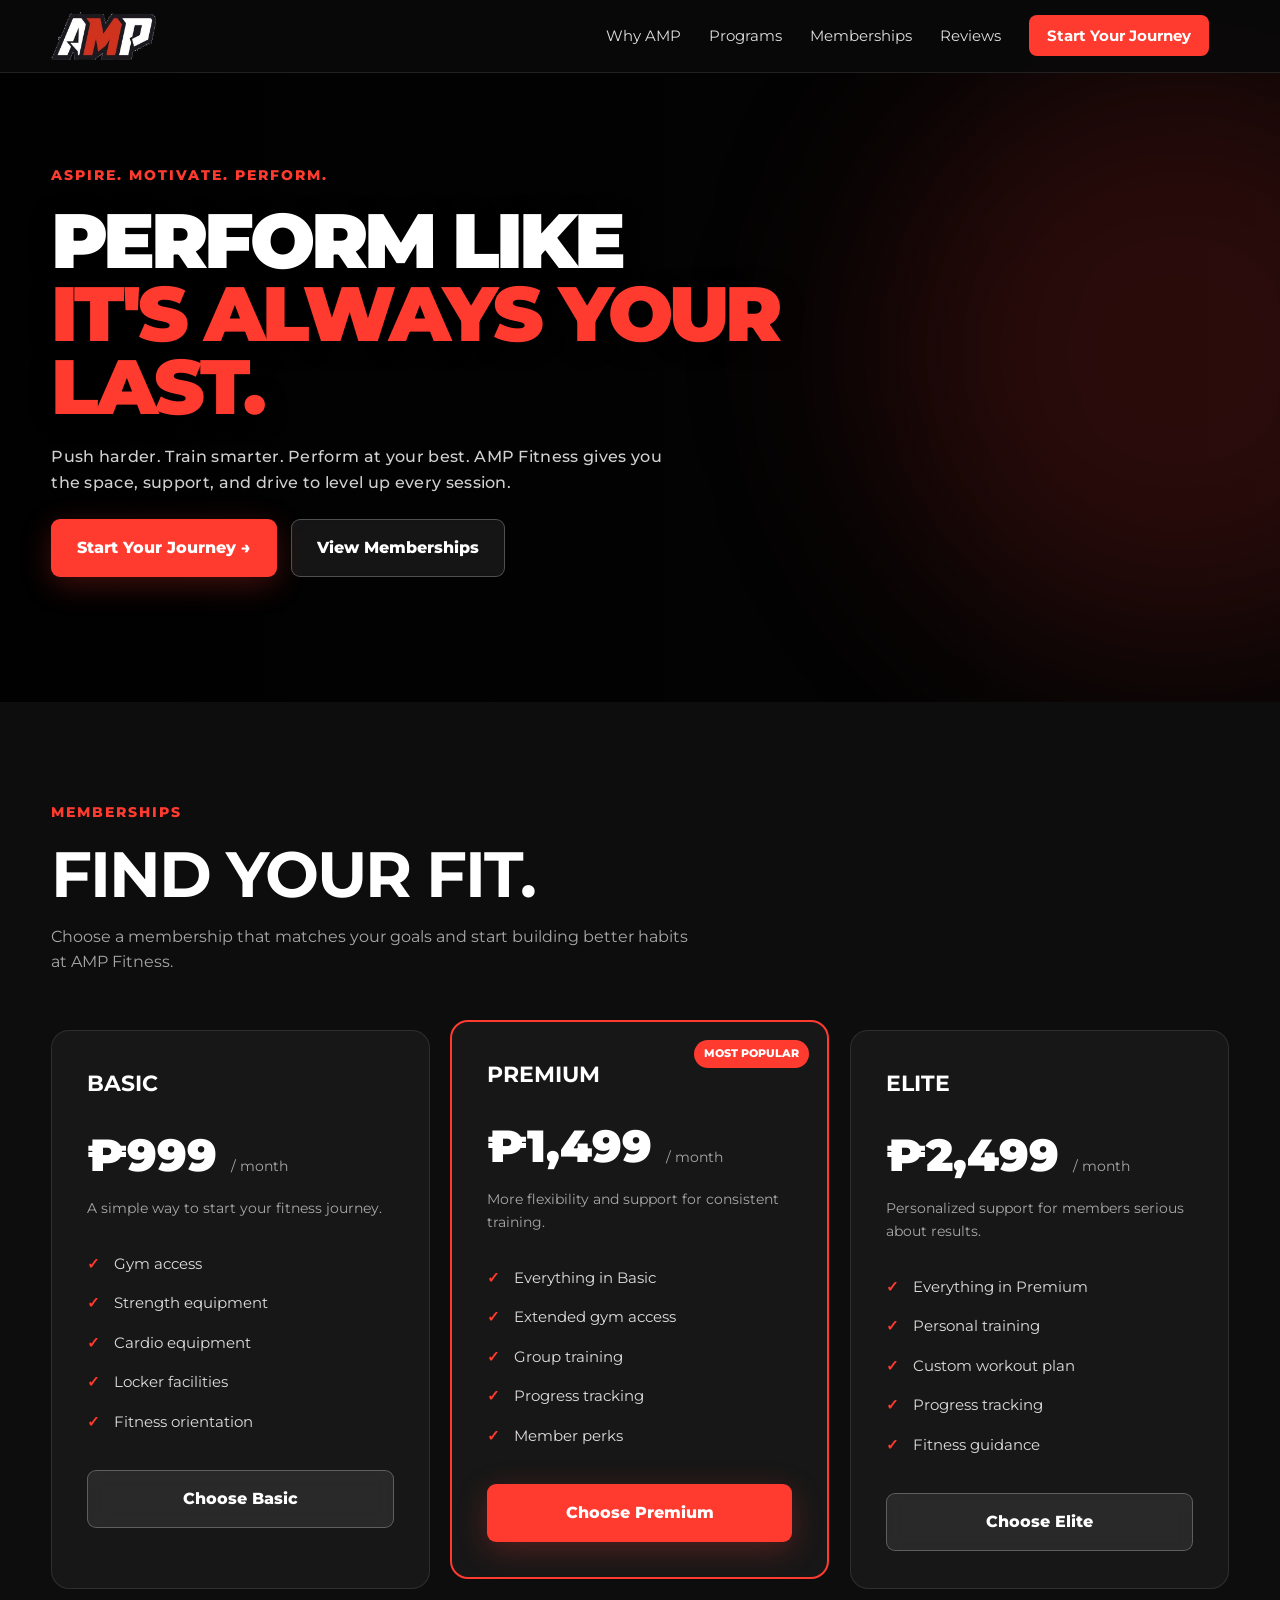
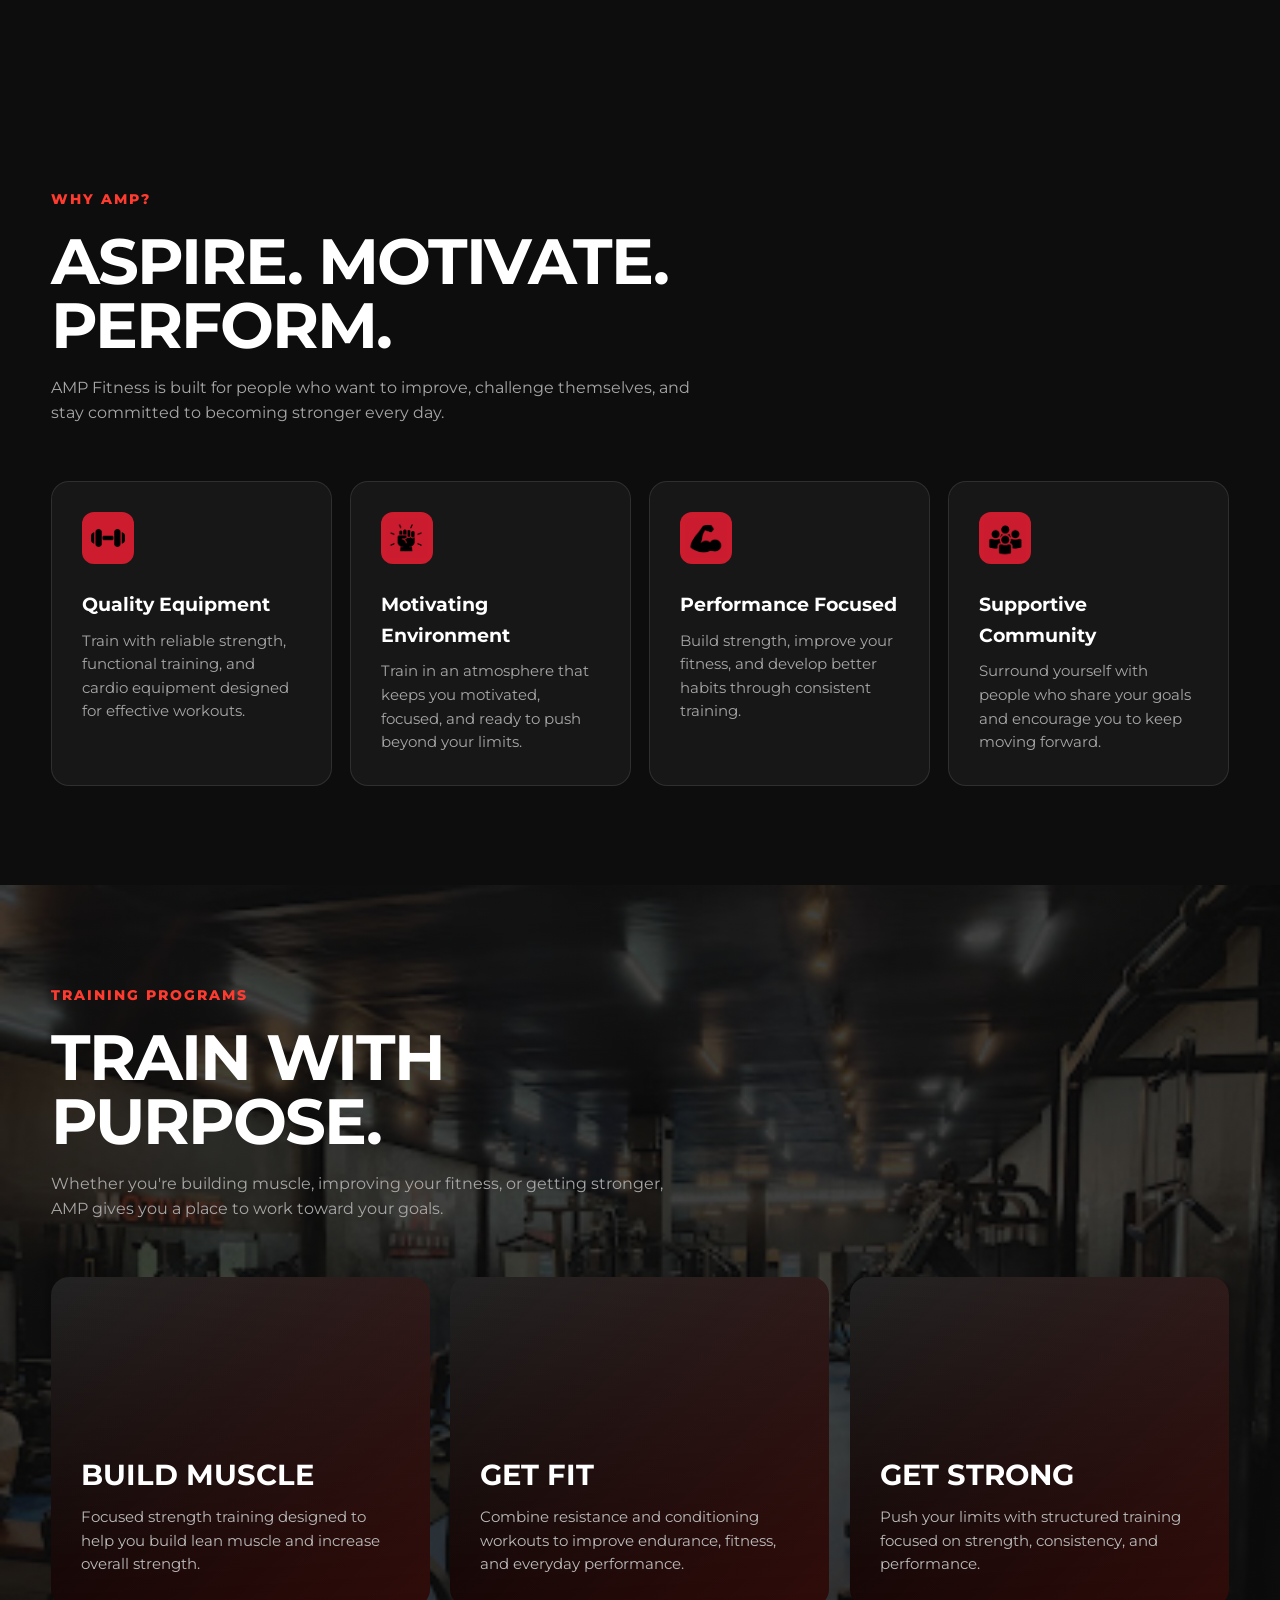
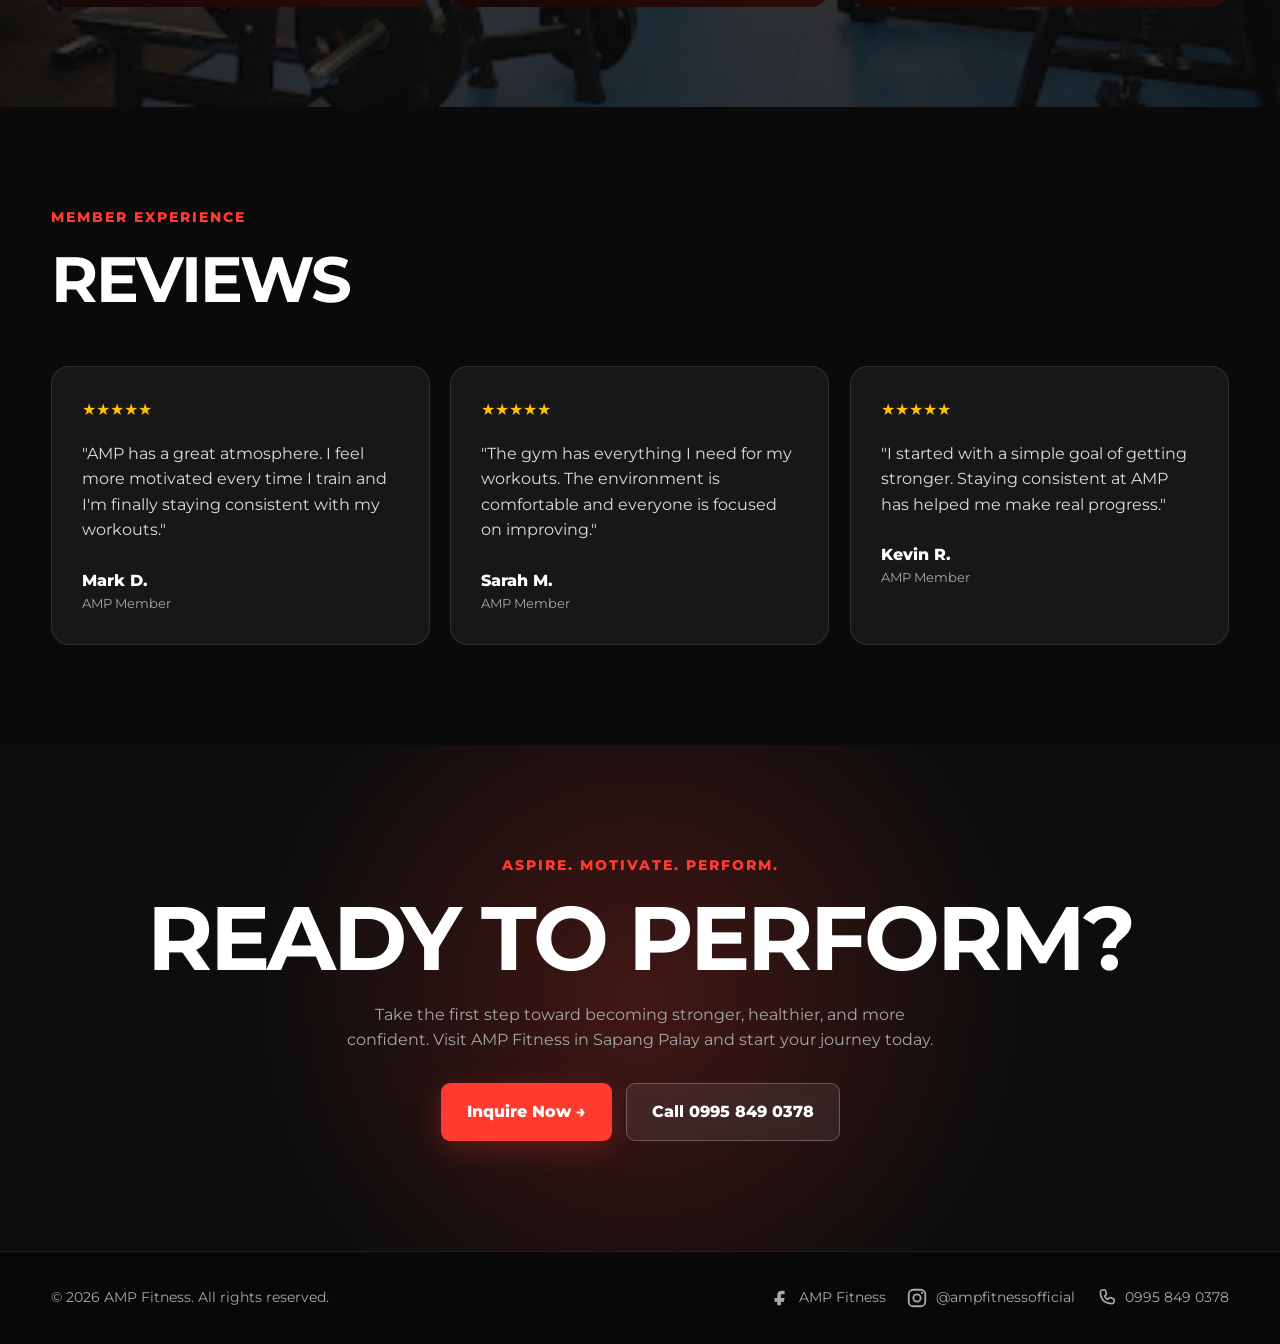
==== amp.html @ 6013efa1 "Add files via upload" ====
<!DOCTYPE html>
<html lang="en">
<head>
  <meta charset="UTF-8">
  <meta name="viewport" content="width=device-width, initial-scale=1.0">

  <meta
    name="description"
    content="AMP Fitness — Aspire. Motivate. Perform. Build strength, confidence, and a better version of yourself."
  >

  <title>AMP Fitness | Aspire. Motivate. Perform.</title>

  <link rel="stylesheet" href="amp.css">
  <link rel="preconnect" href="https://fonts.googleapis.com">
  <link rel="preconnect" href="https://fonts.gstatic.com" crossorigin>

  <link
    href="https://fonts.googleapis.com/css2?family=Montserrat:wght@400;500;600;700&display=swap"
    rel="stylesheet"
  >
</head>


<body>

  <header>

    <div class="container">

      <nav>

        <a href="#" class="logo">
          <img
            src="images/amp-logo-mark.png"
            alt="AMP Fitness"
            class="logo-image"
          >
        </a>


        <button
          class="menu-btn"
          aria-label="Open navigation"
        >
          ☰
        </button>


        <ul class="nav-links">

          <li>
            <a href="#why-us">
              Why AMP
            </a>
          </li>


          <li>
            <a href="#programs">
              Programs
            </a>
          </li>


          <li>
            <a href="#pricing">
              Memberships
            </a>
          </li>


          <li>
            <a href="#reviews">
              Reviews
            </a>
          </li>


          <li>
            <a
              href="#join"
              class="nav-cta"
            >
              Start Your Journey
            </a>
          </li>

        </ul>

      </nav>

    </div>

  </header>


  <main>


    <section class="hero">

      <video
        class="hero-video"
        autoplay
        muted
        loop
        playsinline
        poster="amp-hero-poster.jpg"
      >

        <source
          src="images/gym-background.mp4"
          type="video/mp4"
        >

        Your browser does not support HTML5 video.

      </video>


      <div class="container">

        <div class="hero-content">

          <div class="eyebrow">
            Aspire. Motivate. Perform.
          </div>


          <h1>
            Perform Like<br>

            <span>
              It's Always Your Last.
            </span>

          </h1>


          <p class="hero-text">
            Push harder. Train smarter. Perform at your best.
            AMP Fitness gives you the space, support, and drive to level up every session.
          </p>


          <div class="buttons">

            <a
              href="#join"
              class="btn btn-primary"
            >
              Start Your Journey →
            </a>


            <a
              href="#pricing"
              class="btn btn-secondary"
            >
              View Memberships
            </a>

          </div>

        </div>

      </div>

    </section>


    <section
      class="pricing"
      id="pricing"
    >

      <div class="container">


        <div class="section-heading">

          <div class="eyebrow">
            Memberships
          </div>


          <h2>
            Find your fit.
          </h2>


          <p>
            Choose a membership that matches your goals and start
            building better habits at AMP Fitness.
          </p>

        </div>


        <div class="pricing-grid">

          <article class="price-card">

            <h3>
              Basic
            </h3>


            <div class="price">
              ₱999
              <small>
                / month
              </small>
            </div>


            <p class="price-description">
              A simple way to start your fitness journey.
            </p>


            <ul>

              <li>
                Gym access
              </li>

              <li>
                Strength equipment
              </li>

              <li>
                Cardio equipment
              </li>

              <li>
                Locker facilities
              </li>

              <li>
                Fitness orientation
              </li>

            </ul>


            <a
              href="#join"
              class="btn btn-secondary"
            >
              Choose Basic
            </a>

          </article>

          <article class="price-card featured">

            <div class="popular">
              Most Popular
            </div>


            <h3>
              Premium
            </h3>


            <div class="price">
              ₱1,499
              <small>
                / month
              </small>
            </div>


            <p class="price-description">
              More flexibility and support for consistent training.
            </p>


            <ul>

              <li>
                Everything in Basic
              </li>

              <li>
                Extended gym access
              </li>

              <li>
                Group training
              </li>

              <li>
                Progress tracking
              </li>

              <li>
                Member perks
              </li>

            </ul>


            <a
              href="#join"
              class="btn btn-primary"
            >
              Choose Premium
            </a>

          </article>


          <article class="price-card">

            <h3>
              Elite
            </h3>


            <div class="price">
              ₱2,499
              <small>
                / month
              </small>
            </div>


            <p class="price-description">
              Personalized support for members serious about results.
            </p>


            <ul>

              <li>
                Everything in Premium
              </li>

              <li>
                Personal training
              </li>

              <li>
                Custom workout plan
              </li>

              <li>
                Progress tracking
              </li>

              <li>
                Fitness guidance
              </li>

            </ul>


            <a
              href="#join"
              class="btn btn-secondary"
            >
              Choose Elite
            </a>

          </article>


        </div>

      </div>

    </section>


    <section
      class="features"
      id="why-us"
    >

      <div class="container">


        <div class="section-heading">

          <div class="eyebrow">
            Why AMP?
          </div>


          <h2>
            Aspire. Motivate. Perform.
          </h2>


          <p>
            AMP Fitness is built for people who want to improve,
            challenge themselves, and stay committed to becoming
            stronger every day.
          </p>

        </div>


        <div class="feature-grid">

          <article class="feature">

            <div class="feature-icon">

              <img
                src="images/quality-equipment-icon.png"
                alt="Quality Equipment"
              >

            </div>


            <h3>
              Quality Equipment
            </h3>


            <p>
              Train with reliable strength, functional training,
              and cardio equipment designed for effective workouts.
            </p>

          </article>

          <article class="feature">

            <div class="feature-icon">

              <img
                src="images/me-icon.png"
                alt="Motivating Environment"
              >

            </div>


            <h3>
              Motivating Environment
            </h3>


            <p>
              Train in an atmosphere that keeps you motivated,
              focused, and ready to push beyond your limits.
            </p>

          </article>


          <article class="feature">

            <div class="feature-icon">

              <img
                src="images/pf-icon.png"
                alt="Performance Focused"
              >

            </div>


            <h3>
              Performance Focused
            </h3>


            <p>
              Build strength, improve your fitness, and develop
              better habits through consistent training.
            </p>

          </article>


          <article class="feature">

            <div class="feature-icon">

              <img
                src="images/sc-icon.png"
                alt="Supportive Community"
              >

            </div>


            <h3>
              Supportive Community
            </h3>


            <p>
              Surround yourself with people who share your goals
              and encourage you to keep moving forward.
            </p>

          </article>


        </div>

      </div>

    </section>


    <section id="programs">

      <div class="container">


        <div class="section-heading">

          <div class="eyebrow">
            Training Programs
          </div>


          <h2>
            Train with purpose.
          </h2>


          <p>
            Whether you're building muscle, improving your fitness,
            or getting stronger, AMP gives you a place to work toward
            your goals.
          </p>

        </div>


        <div class="program-grid">


          <article class="program">

            <h3>
              Build Muscle
            </h3>


            <p>
              Focused strength training designed to help you build
              lean muscle and increase overall strength.
            </p>

          </article>


          <article class="program">

            <h3>
              Get Fit
            </h3>


            <p>
              Combine resistance and conditioning workouts to improve
              endurance, fitness, and everyday performance.
            </p>

          </article>


          <article class="program">

            <h3>
              Get Strong
            </h3>


            <p>
              Push your limits with structured training focused on
              strength, consistency, and performance.
            </p>

          </article>


        </div>

      </div>

    </section>


    <section id="reviews">

      <div class="container">


        <div class="section-heading">

          <div class="eyebrow">
            Member Experience
          </div>


          <h2>
            Reviews
          </h2>

        </div>


        <div class="testimonial-grid">


          <article class="testimonial">

            <div class="stars">
              ★★★★★
            </div>


            <p>
              "AMP has a great atmosphere. I feel more motivated
              every time I train and I'm finally staying consistent
              with my workouts."
            </p>


            <div class="person">

              Mark D.

              <span>
                AMP Member
              </span>

            </div>

          </article>


          <article class="testimonial">

            <div class="stars">
              ★★★★★
            </div>


            <p>
              "The gym has everything I need for my workouts.
              The environment is comfortable and everyone is
              focused on improving."
            </p>


            <div class="person">

              Sarah M.

              <span>
                AMP Member
              </span>

            </div>

          </article>


          <article class="testimonial">

            <div class="stars">
              ★★★★★
            </div>


            <p>
              "I started with a simple goal of getting stronger.
              Staying consistent at AMP has helped me make real
              progress."
            </p>


            <div class="person">

              Kevin R.

              <span>
                AMP Member
              </span>

            </div>

          </article>


        </div>

      </div>

    </section>


    <section
      class="cta"
      id="join"
    >

      <div class="container">


        <div class="eyebrow">
          Aspire. Motivate. Perform.
        </div>


        <h2>
          Ready to perform?
        </h2>


        <p>
          Take the first step toward becoming stronger, healthier,
          and more confident. Visit AMP Fitness in Sapang Palay
          and start your journey today.
        </p>


        <div
          class="buttons"
          style="justify-content:center;"
        >

          <a
            href="mailto:ampfitnessgymofficial@gmail.com?subject=AMP Fitness Membership Inquiry"
            class="btn btn-primary"
          >
            Inquire Now →
          </a>


          <a
            href="tel:09958490378"
            class="btn btn-secondary"
          >
            Call 0995 849 0378
          </a>

        </div>

      </div>

    </section>


  </main>


  <footer>

    <div class="container">

      <div class="footer-content">


        <p>
          © 2026 AMP Fitness. All rights reserved.
        </p>


        <div class="footer-links">


          <a
            href="https://www.facebook.com/profile.php?id=61568051156387"
            target="_blank"
            rel="noopener noreferrer"
            aria-label="Facebook"
            title="Facebook"
          >
            <svg viewBox="0 0 24 24" aria-hidden="true" focusable="false">
              <path d="M14 8h3V4h-3c-3.3 0-5 1.9-5 5v3H6v4h3v4h4v-4h3.2l.8-4H13V9c0-.7.3-1 1-1Z" fill="currentColor"/>
            </svg>
            <span>AMP Fitness</span>
          </a>


          <a
            href="https://www.instagram.com/ampfitnessofficial"
            target="_blank"
            rel="noopener noreferrer"
            aria-label="Instagram"
            title="Instagram"
          >
            <svg viewBox="0 0 24 24" aria-hidden="true" focusable="false">
              <rect x="3" y="3" width="18" height="18" rx="5" fill="none" stroke="currentColor" stroke-width="2"/>
              <circle cx="12" cy="12" r="4" fill="none" stroke="currentColor" stroke-width="2"/>
              <circle cx="17.5" cy="6.5" r="1.25" fill="currentColor"/>
            </svg>
            <span>@ampfitnessofficial</span>
          </a>


          <a
            href="tel:09958490378"
            aria-label="Call AMP Fitness"
            title="Call AMP Fitness"
          >
            <svg viewBox="0 0 24 24" aria-hidden="true" focusable="false">
              <path d="M7.2 3.5 9.8 3c.7-.1 1.3.3 1.5.9l1.2 3.1c.2.6 0 1.2-.5 1.6L10.5 10c1 2.1 1.4 2.6 3.5 3.5l1.4-1.5c.4-.4 1-.6 1.6-.4l3.1 1.2c.6.2 1 .8.9 1.5l-.5 2.6c-.1.7-.7 1.2-1.4 1.2C10.4 18.1 5.9 13.6 5.9 4.9c0-.7.5-1.3 1.3-1.4Z" fill="none" stroke="currentColor" stroke-width="1.8" stroke-linecap="round" stroke-linejoin="round"/>
            </svg>
            <span>0995 849 0378</span>
          </a>


        </div>

      </div>

    </div>

  </footer>


  <script>

    if (history.scrollRestoration) {
      history.scrollRestoration = "manual";
    }


    window.addEventListener("load", () => {
      window.scrollTo(0, 0);
    });


    document.querySelectorAll('a[href^="#"]').forEach(link => {
      link.addEventListener("click", event => {
        const targetId = link.getAttribute("href");
        const target = targetId && targetId !== "#" ? document.querySelector(targetId) : null;

        if (!target) return;

        event.preventDefault();
        target.scrollIntoView({ behavior: "smooth", block: "start" });
      });
    });


    const revealItems = document.querySelectorAll("section, .feature, .program, .price-card, .testimonial");

    const revealObserver = new IntersectionObserver((entries) => {
      entries.forEach(entry => {
        if (entry.isIntersecting) {
          entry.target.classList.add("visible");
          revealObserver.unobserve(entry.target);
        }
      });
    }, {
      threshold: 0.12,
      rootMargin: "0px 0px -30px 0px"
    });

    revealItems.forEach(item => {
      item.classList.add("reveal");
      revealObserver.observe(item);
    });


    const menuButton =
      document.querySelector(".menu-btn");

    const navLinks =
      document.querySelector(".nav-links");


    if (menuButton && navLinks) {

      menuButton.addEventListener("click", () => {

        navLinks.classList.toggle("active");

      });


      document
        .querySelectorAll(".nav-links a")
        .forEach(link => {

          link.addEventListener("click", () => {

            navLinks.classList.remove("active");

          });

        });

    }

  </script>

</body>
</html>
---- amp.css ----
:root {
      --bg: #0a0a0a;
      --card: #171717;
      --red: #ff3b30;
      --red-dark: #d92820;
      --white: #fff;
      --muted: #a7a7a7;
      --border: rgba(255,255,255,0.1);
      --max-width: 1180px;
      --radius: 18px;
    }


    * {
      margin: 0;
      padding: 0;
      box-sizing: border-box;
    }


    html {
      scroll-behavior: smooth;
      scroll-padding-top: 90px;
    }


    body {
      font-family: "Montserrat", Arial, sans-serif;
      background: var(--bg);
      color: var(--white);
      line-height: 1.6;
    }


    a {
      color: inherit;
      text-decoration: none;
    }


    img {
      max-width: 100%;
      display: block;
    }


    .container {
      width: min(92%, var(--max-width));
      margin: auto;
    }


    header {
      position: fixed;
      inset: 0 0 auto;
      z-index: 1000;
      background: rgba(10,10,10,0.88);
      backdrop-filter: blur(12px);
      border-bottom: 1px solid var(--border);
    }


    nav {
      min-height: 72px;
      display: flex;
      align-items: center;
      gap: 24px;
    }


    .logo {
      margin-right: auto;
    }


    .logo-image {
      width: 105px;
      height: 52px;
      object-fit: contain;
    }


    .nav-links {
      display: flex;
      gap: 28px;
      list-style: none;
      align-items: center;
      margin-left: auto;
      margin-right: 20px;
    }


    .nav-links a {
      color: #ddd;
      font-size: 0.95rem;
      transition: color 0.2s ease;
    }


    .nav-links a:hover,
    .footer-links a:hover {
      color: var(--red);
    }


    .nav-cta {
      background: var(--red);
      padding: 11px 18px;
      border-radius: 8px;
      color: white !important;
      font-weight: 700;
    }


    .menu-btn {
      display: none;
      background: none;
      border: 0;
      color: white;
      font-size: 1.8rem;
      cursor: pointer;
    }


    .hero {
      min-height: 78vh;
      display: flex;
      align-items: center;
      padding: 110px 0 70px;
      position: relative;
      overflow: hidden;
      isolation: isolate;
      background: #080808;
    }


    .hero-video {
      position: absolute;
      inset: 0;
      width: 100%;
      height: 100%;
      object-fit: cover;
      z-index: -3;
      pointer-events: none;
    }


    .hero::before {
      content: "";
      position: absolute;
      inset: 0;

      background: linear-gradient(
        90deg,
        rgba(0,0,0,0.90) 0%,
        rgba(0,0,0,0.72) 45%,
        rgba(0,0,0,0.45) 100%
      );

      z-index: -2;
    }


    .hero::after {
      content: "";
      position: absolute;
      width: 600px;
      height: 600px;
      border-radius: 50%;

      background: rgba(255,59,48,0.15);

      filter: blur(100px);

      right: -200px;
      top: 50%;

      transform: translateY(-50%);

      z-index: -1;
      pointer-events: none;
    }


    .hero-content {
      position: relative;
      z-index: 1;
      max-width: 780px;
    }


    .eyebrow {
      color: var(--red);
      font-weight: 800;
      letter-spacing: 2px;
      text-transform: uppercase;
      font-size: 0.85rem;
      margin-bottom: 18px;
    }


    h1 {
      font-size: clamp(2.5rem, 6vw, 5.6rem);
      line-height: 0.95;
      text-transform: uppercase;
      font-weight: 950;
      letter-spacing: -4px;
      margin-bottom: 20px;
      text-shadow: 0 4px 25px rgba(0,0,0,0.45);
    }


    h1 span {
      color: var(--red);
    }


    .hero-text {
      color: #d0d0d0;
      font-size: 1rem;
      font-weight: 500;
      letter-spacing: 0.02em;
      line-height: 1.6;
      max-width: 620px;
      margin-bottom: 24px;
    }


    .buttons {
      display: flex;
      gap: 14px;
      flex-wrap: wrap;
    }


    .btn {
      display: inline-flex;
      align-items: center;
      justify-content: center;

      padding: 15px 25px;

      border-radius: 9px;

      font-weight: 800;

      border: 1px solid transparent;

      transition: 0.2s ease;

      cursor: pointer;
    }


    .btn-primary {
      background: var(--red);
      color: white;

      box-shadow:
        0 8px 30px rgba(255,59,48,0.25);
    }


    .btn-primary:hover {
      background: var(--red-dark);
      transform: translateY(-2px);
    }


    .btn-secondary {
      border-color: rgba(255,255,255,0.25);
      color: white;

      background: rgba(255,255,255,0.08);

      backdrop-filter: blur(8px);
    }


    .btn-secondary:hover {
      background: white;
      color: black;
    }


    section {
      padding: 100px 0;
    }


    #programs {
      position: relative;
      isolation: isolate;
      background:
        linear-gradient(rgba(10,10,10,0.78), rgba(10,10,10,0.78)),
        url("images/interior.jpg") center / cover no-repeat;
    }


    .reveal {
      opacity: 0;
      transform: translateY(32px) scale(0.98);
      transition:
        opacity 0.7s ease,
        transform 0.7s ease;
      will-change: transform, opacity;
    }


    .reveal.visible {
      opacity: 1;
      transform: translateY(0) scale(1);
    }


    .section-heading {
      max-width: 650px;
      margin-bottom: 55px;
    }


    .section-heading h2 {
      font-size: clamp(2.3rem, 5vw, 4rem);
      line-height: 1;
      text-transform: uppercase;
      margin-bottom: 18px;
      letter-spacing: -2px;
    }


    .section-heading p,
    .feature p,
    .program p,
    .price-description,
    .price-card li,
    .testimonial p,
    .cta p,
    footer p {
      font-family: "Montserrat", Arial, sans-serif;
    }


    .section-heading p,
    .feature p {
      color: var(--muted);
    }


    .features,
    .pricing {
      background: #0d0d0d;
    }


    .feature-grid {
      display: grid;
      grid-template-columns: repeat(4, 1fr);
      gap: 18px;
    }


    .feature {
      background: var(--card);

      padding: 30px;

      border: 1px solid var(--border);

      border-radius: var(--radius);

      transition:
        transform 0.25s ease,
        border-color 0.25s ease;
    }


    .feature:hover {
      transform: translateY(-6px);

      border-color:
        rgba(255,59,48,0.5);
    }

    .feature-icon {
      width: 52px;
      height: 52px;

      display: grid;
      place-items: center;

      background: rgba(204, 28, 46);

      border-radius: 12px;

      margin-bottom: 25px;

      overflow: hidden;
    }


    .feature-icon img {
      width: 42px;
      height: 42px;

      object-fit: contain;

      mix-blend-mode: multiply;
    }


    .feature h3 {
      margin-bottom: 10px;
      font-size: 1.2rem;
    }


    .feature p {
      font-size: 0.92rem;
    }


    .program-grid,
    .pricing-grid,
    .testimonial-grid {
      display: grid;
      grid-template-columns: repeat(3, 1fr);
      gap: 20px;
    }


    .program {
      min-height: 330px;

      padding: 30px;

      border-radius: var(--radius);

      display: flex;
      flex-direction: column;
      justify-content: flex-end;

      overflow: hidden;

      position: relative;

      background:
        linear-gradient(
          to top,
          rgba(0,0,0,0.95),
          rgba(0,0,0,0.15)
        ),
        linear-gradient(
          135deg,
          #292929,
          #111
        );
    }


    .program::before {
      content: "";

      position: absolute;
      inset: 0;

      background:
        linear-gradient(
          135deg,
          transparent,
          rgba(255,59,48,0.18)
        );
    }


    .program > * {
      position: relative;
      z-index: 1;
    }


    .program h3 {
      font-size: 1.8rem;
      text-transform: uppercase;
      margin-bottom: 8px;
    }


    .program p {
      color: #bbb;
      font-size: 0.92rem;
    }


    .price-card {
      background: var(--card);

      border: 1px solid var(--border);

      border-radius: var(--radius);

      padding: 35px;

      position: relative;
    }


    .price-card.featured {
      border: 2px solid var(--red);
      transform: translateY(-10px);
    }


    .popular {
      position: absolute;

      top: 18px;
      right: 18px;

      background: var(--red);

      padding: 5px 10px;

      border-radius: 20px;

      font-size: 0.7rem;

      font-weight: 800;

      text-transform: uppercase;
    }


    .price-card h3 {
      font-size: 1.4rem;
      text-transform: uppercase;
      margin-bottom: 18px;
    }


    .price {
      font-size: 2.8rem;
      font-weight: 900;
      margin-bottom: 5px;
    }


    .price small {
      font-size: 0.9rem;
      color: var(--muted);
      font-weight: normal;
    }


    .price-description {
      color: var(--muted);
      font-size: 0.9rem;
      margin-bottom: 25px;
    }


    .price-card ul {
      list-style: none;
      margin-bottom: 28px;
    }


    .price-card li {
      padding: 8px 0;
      color: #ddd;
      font-size: 0.92rem;
    }


    .price-card li::before {
      content: "✓";

      color: var(--red);

      font-weight: bold;

      margin-right: 10px;
    }


    .price-card .btn {
      width: 100%;
    }


    .testimonial {
      padding: 30px;

      background: var(--card);

      border: 1px solid var(--border);

      border-radius: var(--radius);
    }


    .stars {
      color: #ffc107;
      margin-bottom: 18px;
    }


    .testimonial p {
      color: #ddd;
      margin-bottom: 25px;
    }


    .person {
      font-weight: 800;
    }


    .person span {
      display: block;

      color: var(--muted);

      font-size: 0.8rem;

      font-weight: normal;
    }


    .cta {
      padding: 110px 0;

      text-align: center;

      background:
        radial-gradient(
          circle,
          rgba(255,59,48,0.22),
          transparent 55%
        ),
        #0d0d0d;
    }


    .cta h2 {
      font-size: clamp(2.8rem, 7vw, 5.8rem);

      line-height: 0.95;

      text-transform: uppercase;

      margin-bottom: 22px;

      letter-spacing: -3px;
    }


    .cta p {
      color: var(--muted);

      max-width: 600px;

      margin: 0 auto 30px;
    }


    footer {
      border-top: 1px solid var(--border);

      padding: 35px 0;

      background: #080808;
    }


    .footer-content {
      display: flex;
      align-items: center;
      justify-content: space-between;
      gap: 20px;
    }


    footer p {
      color: var(--muted);
      font-size: 0.85rem;
      margin-right: auto;
    }


    .footer-links {
      display: flex;
      gap: 20px;
      color: #aaa;
      font-size: 0.85rem;
      margin-left: auto;
    }


    .footer-links a {
      display: inline-flex;
      align-items: center;
      justify-content: center;
      gap: 8px;
    }


    .footer-links svg {
      width: 22px;
      height: 22px;
    }


    @media (max-width: 900px) {

      .feature-grid {
        grid-template-columns: repeat(2, 1fr);
      }


      .program-grid,
      .pricing-grid,
      .testimonial-grid {
        grid-template-columns: 1fr;
      }


      .price-card.featured {
        transform: none;
      }

    }


    @media (max-width: 700px) {

      .nav-links {
        display: none;

        position: absolute;

        top: 72px;
        left: 0;
        right: 0;

        padding: 25px;

        background: #0a0a0a;

        flex-direction: column;

        border-bottom: 1px solid var(--border);

        margin-right: 0;
      }


      .nav-links.active {
        display: flex;
      }


      .menu-btn {
        display: block;
      }


      .logo-image {
        width: 90px;
        height: 48px;
      }


      h1 {
        letter-spacing: -2px;
      }


      .hero {
        min-height: 85vh;
        padding: 120px 0 70px;
      }


      .hero::before {
        background:
          linear-gradient(
            90deg,
            rgba(0,0,0,0.92),
            rgba(0,0,0,0.68)
          );
      }


      section {
        padding: 75px 0;
      }


      .feature-grid {
        grid-template-columns: 1fr;
      }


      .footer-content {
        flex-direction: column;
        text-align: center;
      }


      .footer-links {
        flex-wrap: wrap;
        justify-content: center;
      }

    }
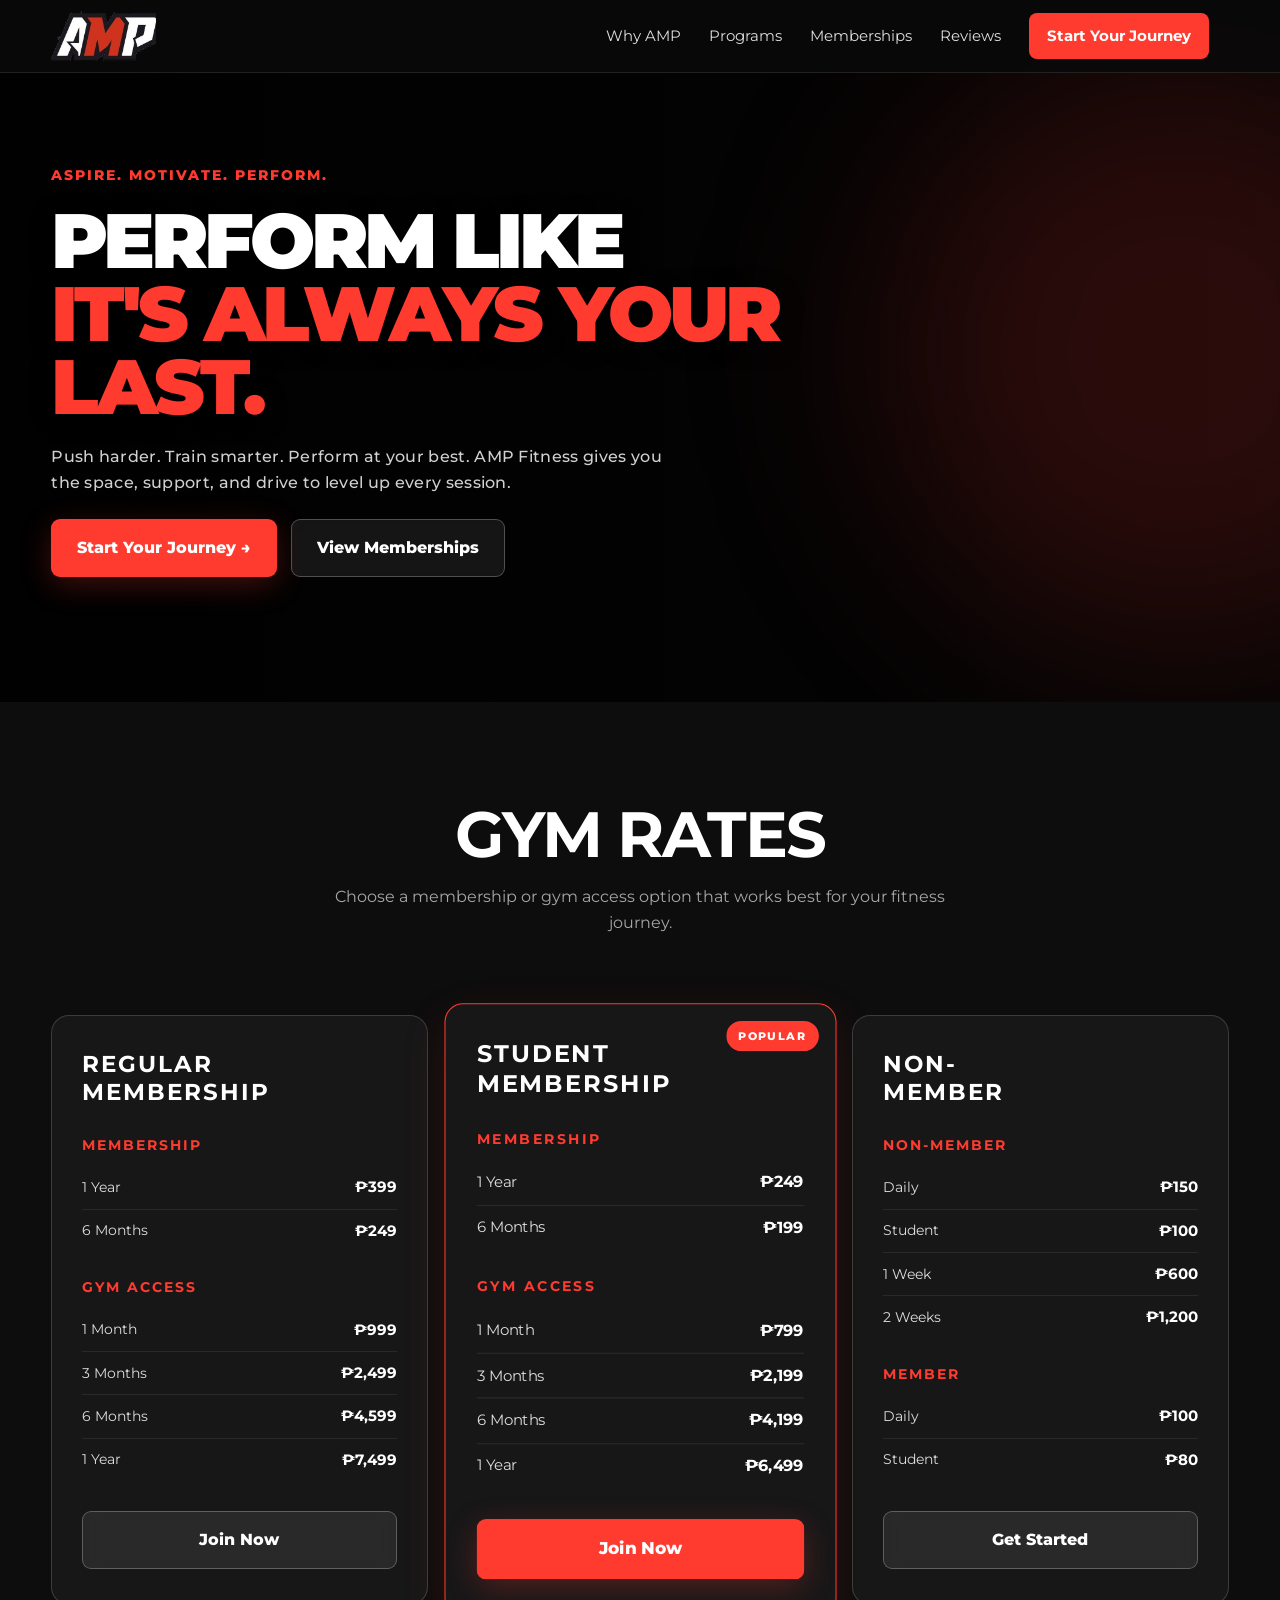
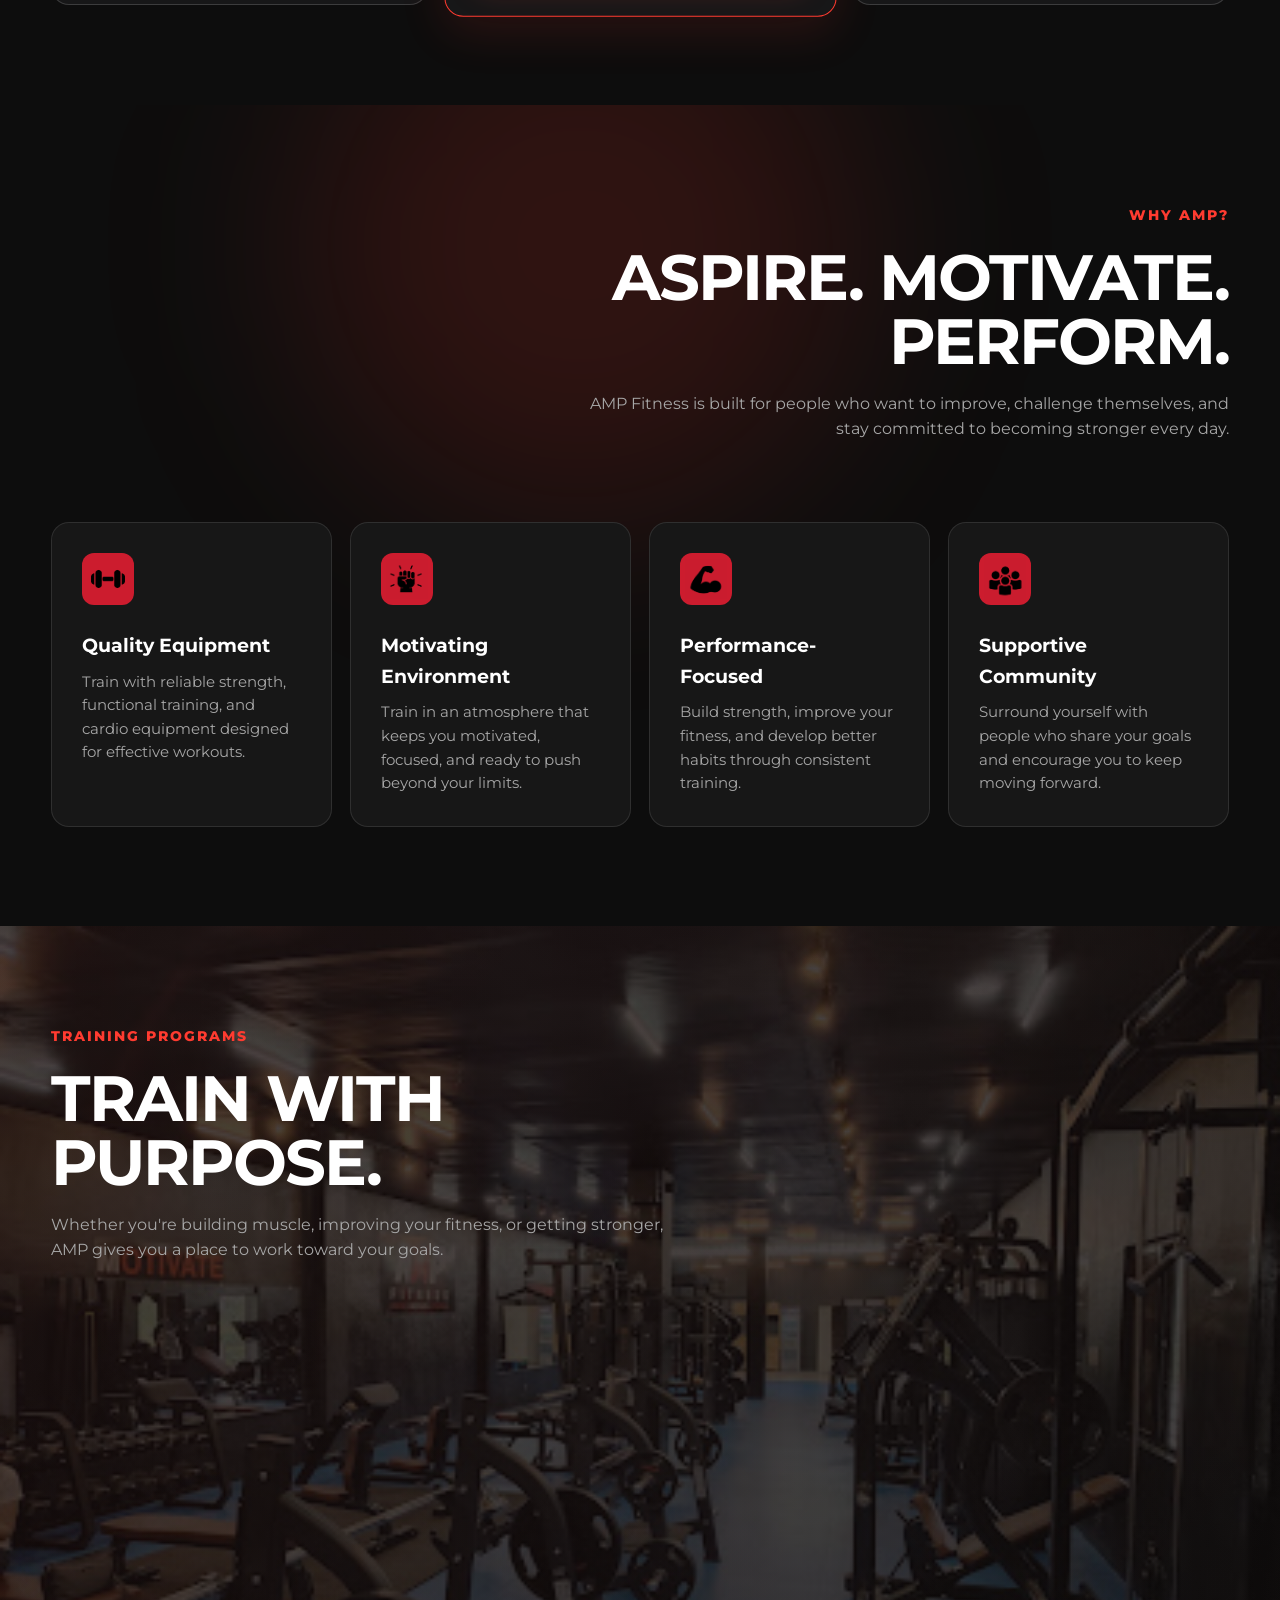
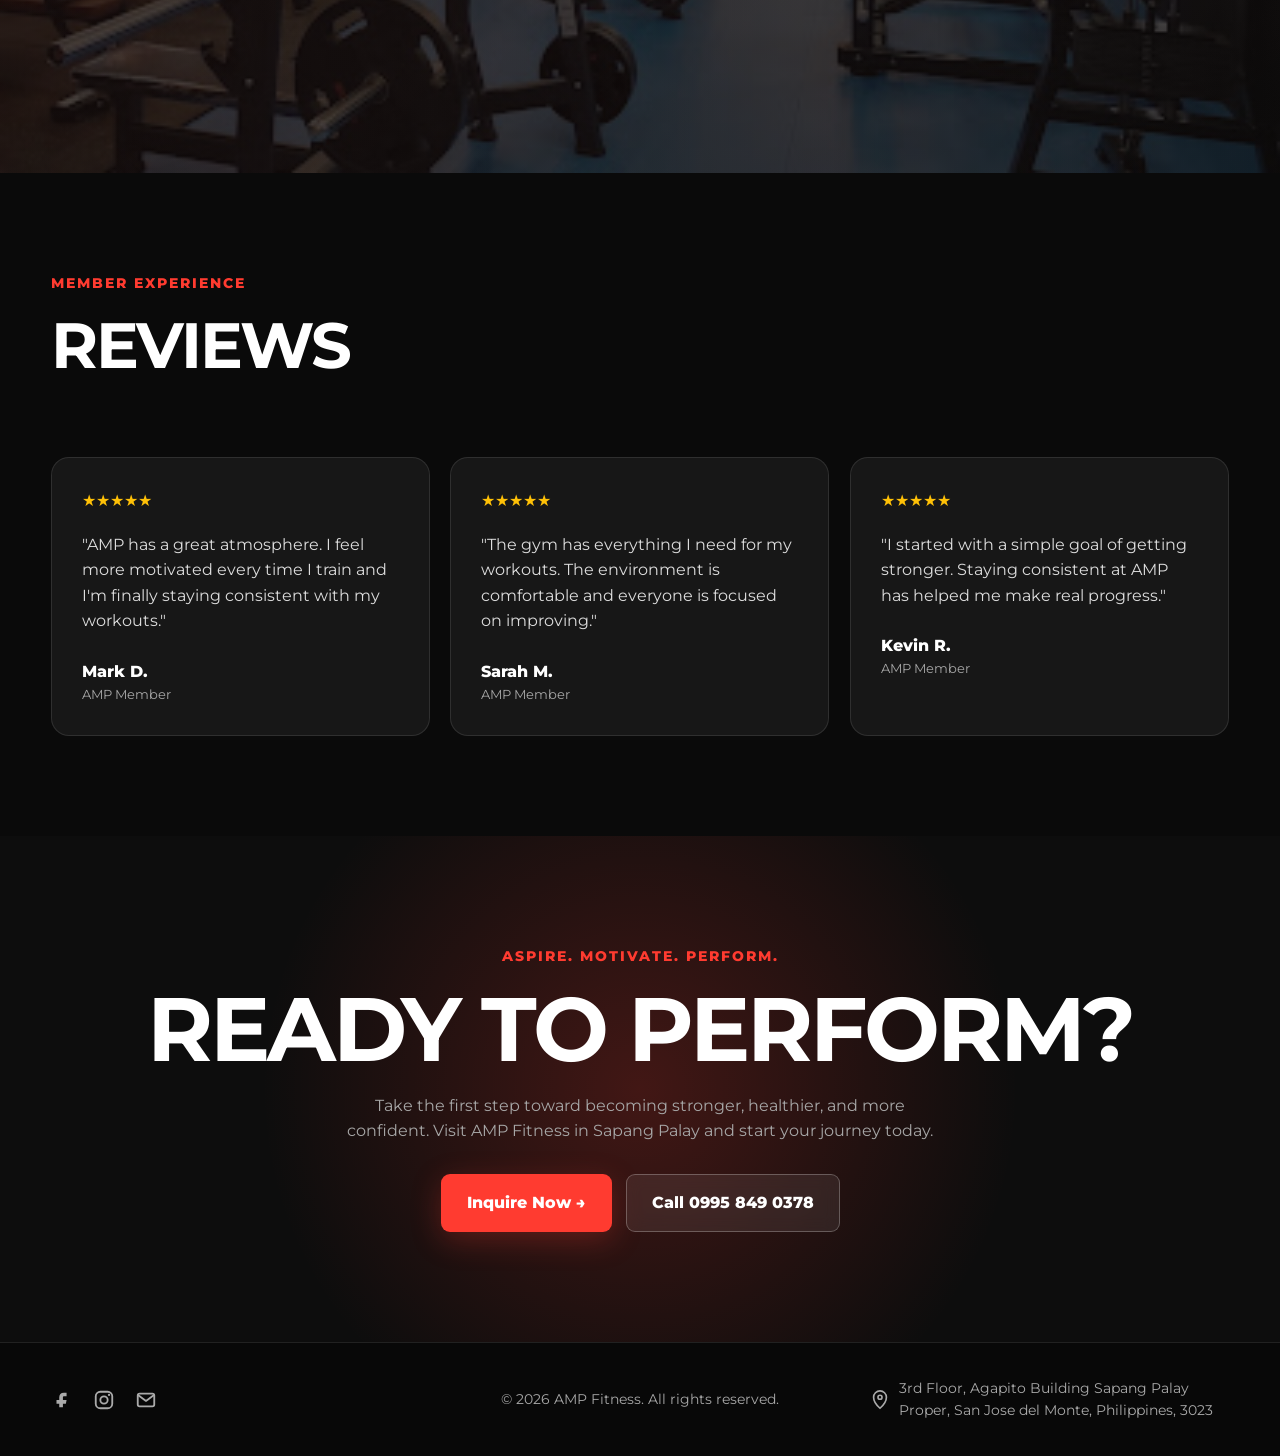
==== commit 0e7dc413: "Add files via upload" ====
--- a/amp.html
+++ b/amp.html
@@ -12,6 +12,8 @@
   <title>AMP Fitness | Aspire. Motivate. Perform.</title>
 
   <link rel="stylesheet" href="amp.css">
+  <script src="amp.js" defer></script>
+
   <link rel="preconnect" href="https://fonts.googleapis.com">
   <link rel="preconnect" href="https://fonts.gstatic.com" crossorigin>
 
@@ -19,6 +21,7 @@
     href="https://fonts.googleapis.com/css2?family=Montserrat:wght@400;500;600;700&display=swap"
     rel="stylesheet"
   >
+
 </head>
 
 
@@ -31,11 +34,13 @@
       <nav>
 
         <a href="#" class="logo">
+
           <img
             src="images/amp-logo-mark.png"
             alt="AMP Fitness"
             class="logo-image"
           >
+
         </a>
 
 
@@ -98,6 +103,10 @@
   <main>
 
 
+    <!-- =========================
+         HERO
+    ========================== -->
+
     <section class="hero">
 
       <video
@@ -106,7 +115,6 @@
         muted
         loop
         playsinline
-        poster="amp-hero-poster.jpg"
       >
 
         <source
@@ -129,6 +137,7 @@
 
 
           <h1>
+
             Perform Like<br>
 
             <span>
@@ -139,8 +148,10 @@
 
 
           <p class="hero-text">
+
             Push harder. Train smarter. Perform at your best.
             AMP Fitness gives you the space, support, and drive to level up every session.
+
           </p>
 
 
@@ -170,6 +181,11 @@
     </section>
 
 
+
+    <!-- =========================
+         PRICING
+    ========================== -->
+
     <section
       class="pricing"
       id="pricing"
@@ -180,19 +196,14 @@
 
         <div class="section-heading">
 
-          <div class="eyebrow">
-            Memberships
-          </div>
-
-
           <h2>
-            Find your fit.
+            Gym Rates
           </h2>
 
 
           <p>
-            Choose a membership that matches your goals and start
-            building better habits at AMP Fitness.
+            Choose a membership or gym access option
+            that works best for your fitness journey.
           </p>
 
         </div>
@@ -200,170 +211,357 @@
 
         <div class="pricing-grid">
 
+
+          <!-- REGULAR MEMBERSHIP -->
+
           <article class="price-card">
 
             <h3>
-              Basic
+              Regular<br>
+              Membership
             </h3>
 
 
-            <div class="price">
-              ₱999
-              <small>
-                / month
-              </small>
-            </div>
-
-
-            <p class="price-description">
-              A simple way to start your fitness journey.
-            </p>
-
-
-            <ul>
-
-              <li>
-                Gym access
-              </li>
-
-              <li>
-                Strength equipment
-              </li>
-
-              <li>
-                Cardio equipment
-              </li>
-
-              <li>
-                Locker facilities
-              </li>
-
-              <li>
-                Fitness orientation
-              </li>
-
-            </ul>
+            <div class="pricing-group">
+
+              <h4>
+                Membership
+              </h4>
+
+
+              <div class="price-row">
+
+                <span>
+                  1 Year
+                </span>
+
+                <strong>
+                  ₱399
+                </strong>
+
+              </div>
+
+
+              <div class="price-row">
+
+                <span>
+                  6 Months
+                </span>
+
+                <strong>
+                  ₱249
+                </strong>
+
+              </div>
+
+            </div>
+
+
+            <div class="pricing-group">
+
+              <h4>
+                Gym Access
+              </h4>
+
+
+              <div class="price-row">
+
+                <span>
+                  1 Month
+                </span>
+
+                <strong>
+                  ₱999
+                </strong>
+
+              </div>
+
+
+              <div class="price-row">
+
+                <span>
+                  3 Months
+                </span>
+
+                <strong>
+                  ₱2,499
+                </strong>
+
+              </div>
+
+
+              <div class="price-row">
+
+                <span>
+                  6 Months
+                </span>
+
+                <strong>
+                  ₱4,599
+                </strong>
+
+              </div>
+
+
+              <div class="price-row">
+
+                <span>
+                  1 Year
+                </span>
+
+                <strong>
+                  ₱7,499
+                </strong>
+
+              </div>
+
+            </div>
 
 
             <a
               href="#join"
               class="btn btn-secondary"
             >
-              Choose Basic
+              Join Now
             </a>
 
           </article>
 
+
+
+          <!-- STUDENT MEMBERSHIP -->
+
           <article class="price-card featured">
 
             <div class="popular">
-              Most Popular
+              Popular
             </div>
 
 
             <h3>
-              Premium
+              Student<br>
+              Membership
             </h3>
 
 
-            <div class="price">
-              ₱1,499
-              <small>
-                / month
-              </small>
-            </div>
-
-
-            <p class="price-description">
-              More flexibility and support for consistent training.
-            </p>
-
-
-            <ul>
-
-              <li>
-                Everything in Basic
-              </li>
-
-              <li>
-                Extended gym access
-              </li>
-
-              <li>
-                Group training
-              </li>
-
-              <li>
-                Progress tracking
-              </li>
-
-              <li>
-                Member perks
-              </li>
-
-            </ul>
+            <div class="pricing-group">
+
+              <h4>
+                Membership
+              </h4>
+
+
+              <div class="price-row">
+
+                <span>
+                  1 Year
+                </span>
+
+                <strong>
+                  ₱249
+                </strong>
+
+              </div>
+
+
+              <div class="price-row">
+
+                <span>
+                  6 Months
+                </span>
+
+                <strong>
+                  ₱199
+                </strong>
+
+              </div>
+
+            </div>
+
+
+            <div class="pricing-group">
+
+              <h4>
+                Gym Access
+              </h4>
+
+
+              <div class="price-row">
+
+                <span>
+                  1 Month
+                </span>
+
+                <strong>
+                  ₱799
+                </strong>
+
+              </div>
+
+
+              <div class="price-row">
+
+                <span>
+                  3 Months
+                </span>
+
+                <strong>
+                  ₱2,199
+                </strong>
+
+              </div>
+
+
+              <div class="price-row">
+
+                <span>
+                  6 Months
+                </span>
+
+                <strong>
+                  ₱4,199
+                </strong>
+
+              </div>
+
+
+              <div class="price-row">
+
+                <span>
+                  1 Year
+                </span>
+
+                <strong>
+                  ₱6,499
+                </strong>
+
+              </div>
+
+            </div>
 
 
             <a
               href="#join"
               class="btn btn-primary"
             >
-              Choose Premium
+              Join Now
             </a>
 
           </article>
 
 
+
+          <!-- NON-MEMBER -->
+
           <article class="price-card">
 
             <h3>
-              Elite
+              Non-<br>
+              Member
             </h3>
 
 
-            <div class="price">
-              ₱2,499
-              <small>
-                / month
-              </small>
-            </div>
-
-
-            <p class="price-description">
-              Personalized support for members serious about results.
-            </p>
-
-
-            <ul>
-
-              <li>
-                Everything in Premium
-              </li>
-
-              <li>
-                Personal training
-              </li>
-
-              <li>
-                Custom workout plan
-              </li>
-
-              <li>
-                Progress tracking
-              </li>
-
-              <li>
-                Fitness guidance
-              </li>
-
-            </ul>
+            <div class="pricing-group">
+
+              <h4>
+                Non-Member
+              </h4>
+
+
+              <div class="price-row">
+
+                <span>
+                  Daily
+                </span>
+
+                <strong>
+                  ₱150
+                </strong>
+
+              </div>
+
+
+              <div class="price-row">
+
+                <span>
+                  Student
+                </span>
+
+                <strong>
+                  ₱100
+                </strong>
+
+              </div>
+
+
+              <div class="price-row">
+
+                <span>
+                  1 Week
+                </span>
+
+                <strong>
+                  ₱600
+                </strong>
+
+              </div>
+
+
+              <div class="price-row">
+
+                <span>
+                  2 Weeks
+                </span>
+
+                <strong>
+                  ₱1,200
+                </strong>
+
+              </div>
+
+            </div>
+
+
+            <div class="pricing-group">
+
+              <h4>
+                Member
+              </h4>
+
+
+              <div class="price-row">
+
+                <span>
+                  Daily
+                </span>
+
+                <strong>
+                  ₱100
+                </strong>
+
+              </div>
+
+
+              <div class="price-row">
+
+                <span>
+                  Student
+                </span>
+
+                <strong>
+                  ₱80
+                </strong>
+
+              </div>
+
+            </div>
 
 
             <a
               href="#join"
               class="btn btn-secondary"
             >
-              Choose Elite
+              Get Started
             </a>
 
           </article>
@@ -375,6 +573,11 @@
 
     </section>
 
+
+
+    <!-- =========================
+         WHY AMP
+    ========================== -->
 
     <section
       class="features"
@@ -407,6 +610,7 @@
 
         <div class="feature-grid">
 
+
           <article class="feature">
 
             <div class="feature-icon">
@@ -431,6 +635,7 @@
 
           </article>
 
+
           <article class="feature">
 
             <div class="feature-icon">
@@ -462,14 +667,14 @@
 
               <img
                 src="images/pf-icon.png"
-                alt="Performance Focused"
+                alt="Performance-Focused"
               >
 
             </div>
 
 
             <h3>
-              Performance Focused
+              Performance-Focused
             </h3>
 
 
@@ -512,6 +717,11 @@
 
     </section>
 
+
+
+    <!-- =========================
+         PROGRAMS
+    ========================== -->
 
     <section id="programs">
 
@@ -594,6 +804,11 @@
     </section>
 
 
+
+    <!-- =========================
+         REVIEWS
+    ========================== -->
+
     <section id="reviews">
 
       <div class="container">
@@ -704,6 +919,11 @@
     </section>
 
 
+
+    <!-- =========================
+         CTA
+    ========================== -->
+
     <section
       class="cta"
       id="join"
@@ -735,8 +955,9 @@
         >
 
           <a
-            href="mailto:ampfitnessgymofficial@gmail.com?subject=AMP Fitness Membership Inquiry"
+            href="#inquire"
             class="btn btn-primary"
+            data-inquire-trigger
           >
             Inquire Now →
           </a>
@@ -759,6 +980,107 @@
   </main>
 
 
+  <!-- INQUIRY OPTIONS -->
+
+  <div
+    class="inquiry-modal"
+    id="inquire"
+    role="dialog"
+    aria-modal="true"
+    aria-labelledby="inquiry-title"
+    hidden
+  >
+
+    <div class="inquiry-modal-content">
+
+      <button
+        class="inquiry-close"
+        type="button"
+        aria-label="Close inquiry options"
+        data-inquire-close
+      >
+        &times;
+      </button>
+
+
+      <div class="eyebrow">
+        Contact AMP Fitness
+      </div>
+
+
+      <h2 id="inquiry-title">
+        Choose how to inquire
+      </h2>
+
+
+      <div class="inquiry-options">
+
+        <a
+          href="https://www.facebook.com/profile.php?id=61568051156387"
+          target="_blank"
+          rel="noopener noreferrer"
+          class="inquiry-option"
+        >
+          <svg class="inquiry-icon" viewBox="0 0 24 24" aria-hidden="true">
+            <path d="M14 8h3V4h-3c-3.3 0-5 1.9-5 5v3H6v4h3v4h4v-4h3.2l.8-4H13V9c0-.7.3-1 1-1Z" fill="currentColor" />
+          </svg>
+          <strong>Facebook</strong>
+          <span>AMP Fitness</span>
+        </a>
+
+
+        <a
+          href="https://www.instagram.com/ampfitnessofficial"
+          target="_blank"
+          rel="noopener noreferrer"
+          class="inquiry-option"
+        >
+          <svg class="inquiry-icon" viewBox="0 0 24 24" aria-hidden="true">
+            <rect x="3" y="3" width="18" height="18" rx="5" fill="none" stroke="currentColor" stroke-width="2" />
+            <circle cx="12" cy="12" r="4" fill="none" stroke="currentColor" stroke-width="2" />
+            <circle cx="17.5" cy="6.5" r="1.25" fill="currentColor" />
+          </svg>
+          <strong>Instagram</strong>
+          <span>@ampfitnessofficial</span>
+        </a>
+
+
+        <a
+          href="tel:09958490378"
+          class="inquiry-option"
+        >
+          <svg class="inquiry-icon" viewBox="0 0 24 24" aria-hidden="true">
+            <path d="M7.2 3.5 9.8 3c.7-.1 1.3.3 1.5.9l1.2 3.1c.2.6 0 1.2-.5 1.6L10.5 10c1 2.1 1.4 2.6 3.5 3.5l1.4-1.5c.4-.4 1-.6 1.6-.4l3.1 1.2c.6.2 1 .8.9 1.5l-.5 2.6c-.1.7-.7 1.2-1.4 1.2C10.4 18.1 5.9 13.6 5.9 4.9c0-.7.5-1.3 1.3-1.4Z" fill="none" stroke="currentColor" stroke-width="1.8" stroke-linecap="round" stroke-linejoin="round" />
+          </svg>
+          <strong>Phone</strong>
+          <span>0995 849 0378</span>
+        </a>
+
+
+        <a
+          href="https://mail.google.com/mail/?view=cm&fs=1&to=ampfitnessgymofficial@gmail.com&su=AMP%20Fitness%20Membership%20Inquiry"
+          class="inquiry-option"
+        >
+          <svg class="inquiry-icon" viewBox="0 0 24 24" aria-hidden="true">
+            <rect x="3" y="5" width="18" height="14" rx="2" fill="none" stroke="currentColor" stroke-width="2" />
+            <path d="m4 7 8 6 8-6" fill="none" stroke="currentColor" stroke-width="2" stroke-linecap="round" stroke-linejoin="round" />
+          </svg>
+          <strong>Email</strong>
+          <span>ampfitnessgymofficial@gmail.com</span>
+        </a>
+
+      </div>
+
+    </div>
+
+  </div>
+
+
+
+  <!-- =========================
+       FOOTER
+  ========================== -->
+
   <footer>
 
     <div class="container">
@@ -773,6 +1095,8 @@
 
         <div class="footer-links">
 
+
+          <div class="footer-social">
 
           <a
             href="https://www.facebook.com/profile.php?id=61568051156387"
@@ -781,11 +1105,22 @@
             aria-label="Facebook"
             title="Facebook"
           >
-            <svg viewBox="0 0 24 24" aria-hidden="true" focusable="false">
-              <path d="M14 8h3V4h-3c-3.3 0-5 1.9-5 5v3H6v4h3v4h4v-4h3.2l.8-4H13V9c0-.7.3-1 1-1Z" fill="currentColor"/>
+
+            <svg
+              viewBox="0 0 24 24"
+              aria-hidden="true"
+              focusable="false"
+            >
+
+              <path
+                d="M14 8h3V4h-3c-3.3 0-5 1.9-5 5v3H6v4h3v4h4v-4h3.2l.8-4H13V9c0-.7.3-1 1-1Z"
+                fill="currentColor"
+              />
+
             </svg>
-            <span>AMP Fitness</span>
+
           </a>
+
 
 
           <a
@@ -795,27 +1130,122 @@
             aria-label="Instagram"
             title="Instagram"
           >
-            <svg viewBox="0 0 24 24" aria-hidden="true" focusable="false">
-              <rect x="3" y="3" width="18" height="18" rx="5" fill="none" stroke="currentColor" stroke-width="2"/>
-              <circle cx="12" cy="12" r="4" fill="none" stroke="currentColor" stroke-width="2"/>
-              <circle cx="17.5" cy="6.5" r="1.25" fill="currentColor"/>
+
+            <svg
+              viewBox="0 0 24 24"
+              aria-hidden="true"
+              focusable="false"
+            >
+
+              <rect
+                x="3"
+                y="3"
+                width="18"
+                height="18"
+                rx="5"
+                fill="none"
+                stroke="currentColor"
+                stroke-width="2"
+              />
+
+              <circle
+                cx="12"
+                cy="12"
+                r="4"
+                fill="none"
+                stroke="currentColor"
+                stroke-width="2"
+              />
+
+              <circle
+                cx="17.5"
+                cy="6.5"
+                r="1.25"
+                fill="currentColor"
+              />
+
             </svg>
-            <span>@ampfitnessofficial</span>
+
           </a>
 
 
+
           <a
-            href="tel:09958490378"
-            aria-label="Call AMP Fitness"
-            title="Call AMP Fitness"
+            href="https://mail.google.com/mail/?view=cm&fs=1&to=ampfitnessgymofficial@gmail.com"
+            aria-label="Email AMP Fitness"
+            title="Email AMP Fitness"
           >
-            <svg viewBox="0 0 24 24" aria-hidden="true" focusable="false">
-              <path d="M7.2 3.5 9.8 3c.7-.1 1.3.3 1.5.9l1.2 3.1c.2.6 0 1.2-.5 1.6L10.5 10c1 2.1 1.4 2.6 3.5 3.5l1.4-1.5c.4-.4 1-.6 1.6-.4l3.1 1.2c.6.2 1 .8.9 1.5l-.5 2.6c-.1.7-.7 1.2-1.4 1.2C10.4 18.1 5.9 13.6 5.9 4.9c0-.7.5-1.3 1.3-1.4Z" fill="none" stroke="currentColor" stroke-width="1.8" stroke-linecap="round" stroke-linejoin="round"/>
+
+            <svg
+              viewBox="0 0 24 24"
+              aria-hidden="true"
+              focusable="false"
+            >
+
+              <rect
+                x="3"
+                y="5"
+                width="18"
+                height="14"
+                rx="2"
+                fill="none"
+                stroke="currentColor"
+                stroke-width="2"
+              />
+
+              <path
+                d="m4 7 8 6 8-6"
+                fill="none"
+                stroke="currentColor"
+                stroke-width="2"
+                stroke-linecap="round"
+                stroke-linejoin="round"
+              />
+
             </svg>
-            <span>0995 849 0378</span>
+
           </a>
 
 
+          </div>
+
+
+          <div
+            class="footer-location"
+            title="AMP Fitness location"
+          >
+
+            <svg
+              viewBox="0 0 24 24"
+              aria-hidden="true"
+              focusable="false"
+            >
+
+              <path
+                d="M12 21s7-6.1 7-12a7 7 0 1 0-14 0c0 5.9 7 12 7 12Z"
+                fill="none"
+                stroke="currentColor"
+                stroke-width="1.8"
+              />
+
+              <circle
+                cx="12"
+                cy="9"
+                r="2.2"
+                fill="none"
+                stroke="currentColor"
+                stroke-width="1.8"
+              />
+
+            </svg>
+
+            <span>
+              3rd Floor, Agapito Building Sapang Palay Proper, San Jose del Monte, Philippines, 3023
+            </span>
+
+          </div>
+
+
         </div>
 
       </div>
@@ -823,84 +1253,5 @@
     </div>
 
   </footer>
-
-
-  <script>
-
-    if (history.scrollRestoration) {
-      history.scrollRestoration = "manual";
-    }
-
-
-    window.addEventListener("load", () => {
-      window.scrollTo(0, 0);
-    });
-
-
-    document.querySelectorAll('a[href^="#"]').forEach(link => {
-      link.addEventListener("click", event => {
-        const targetId = link.getAttribute("href");
-        const target = targetId && targetId !== "#" ? document.querySelector(targetId) : null;
-
-        if (!target) return;
-
-        event.preventDefault();
-        target.scrollIntoView({ behavior: "smooth", block: "start" });
-      });
-    });
-
-
-    const revealItems = document.querySelectorAll("section, .feature, .program, .price-card, .testimonial");
-
-    const revealObserver = new IntersectionObserver((entries) => {
-      entries.forEach(entry => {
-        if (entry.isIntersecting) {
-          entry.target.classList.add("visible");
-          revealObserver.unobserve(entry.target);
-        }
-      });
-    }, {
-      threshold: 0.12,
-      rootMargin: "0px 0px -30px 0px"
-    });
-
-    revealItems.forEach(item => {
-      item.classList.add("reveal");
-      revealObserver.observe(item);
-    });
-
-
-    const menuButton =
-      document.querySelector(".menu-btn");
-
-    const navLinks =
-      document.querySelector(".nav-links");
-
-
-    if (menuButton && navLinks) {
-
-      menuButton.addEventListener("click", () => {
-
-        navLinks.classList.toggle("active");
-
-      });
-
-
-      document
-        .querySelectorAll(".nav-links a")
-        .forEach(link => {
-
-          link.addEventListener("click", () => {
-
-            navLinks.classList.remove("active");
-
-          });
-
-        });
-
-    }
-
-  </script>
-
 </body>
 </html>
--- a/amp.css
+++ b/amp.css
@@ -1,815 +1,1198 @@
-    :root {
-      --bg: #0a0a0a;
-      --card: #171717;
-      --red: #ff3b30;
-      --red-dark: #d92820;
-      --white: #fff;
-      --muted: #a7a7a7;
-      --border: rgba(255,255,255,0.1);
-      --max-width: 1180px;
-      --radius: 18px;
-    }
-
-
-    * {
-      margin: 0;
-      padding: 0;
-      box-sizing: border-box;
-    }
-
-
-    html {
-      scroll-behavior: smooth;
-      scroll-padding-top: 90px;
-    }
-
-
-    body {
-      font-family: "Montserrat", Arial, sans-serif;
-      background: var(--bg);
-      color: var(--white);
-      line-height: 1.6;
-    }
-
-
-    a {
-      color: inherit;
-      text-decoration: none;
-    }
-
-
-    img {
-      max-width: 100%;
-      display: block;
-    }
-
-
-    .container {
-      width: min(92%, var(--max-width));
-      margin: auto;
-    }
-
-
-    header {
-      position: fixed;
-      inset: 0 0 auto;
-      z-index: 1000;
-      background: rgba(10,10,10,0.88);
-      backdrop-filter: blur(12px);
-      border-bottom: 1px solid var(--border);
-    }
-
-
-    nav {
-      min-height: 72px;
-      display: flex;
-      align-items: center;
-      gap: 24px;
-    }
-
-
-    .logo {
-      margin-right: auto;
-    }
-
-
-    .logo-image {
-      width: 105px;
-      height: 52px;
-      object-fit: contain;
-    }
-
-
-    .nav-links {
-      display: flex;
-      gap: 28px;
-      list-style: none;
-      align-items: center;
-      margin-left: auto;
-      margin-right: 20px;
-    }
-
-
-    .nav-links a {
-      color: #ddd;
-      font-size: 0.95rem;
-      transition: color 0.2s ease;
-    }
-
-
-    .nav-links a:hover,
-    .footer-links a:hover {
-      color: var(--red);
-    }
-
-
-    .nav-cta {
-      background: var(--red);
-      padding: 11px 18px;
-      border-radius: 8px;
-      color: white !important;
-      font-weight: 700;
-    }
-
-
-    .menu-btn {
-      display: none;
-      background: none;
-      border: 0;
-      color: white;
-      font-size: 1.8rem;
-      cursor: pointer;
-    }
-
-
-    .hero {
-      min-height: 78vh;
-      display: flex;
-      align-items: center;
-      padding: 110px 0 70px;
-      position: relative;
-      overflow: hidden;
-      isolation: isolate;
-      background: #080808;
-    }
-
-
-    .hero-video {
-      position: absolute;
-      inset: 0;
-      width: 100%;
-      height: 100%;
-      object-fit: cover;
-      z-index: -3;
-      pointer-events: none;
-    }
-
-
-    .hero::before {
-      content: "";
-      position: absolute;
-      inset: 0;
-
-      background: linear-gradient(
+:root {
+  --bg: #0a0a0a;
+  --card: #171717;
+  --red: #ff3b30;
+  --red-dark: #d92820;
+  --white: #fff;
+  --muted: #a7a7a7;
+  --border: rgba(255,255,255,0.1);
+  --max-width: 1180px;
+  --radius: 18px;
+}
+
+
+* {
+  margin: 0;
+  padding: 0;
+  box-sizing: border-box;
+}
+
+
+html {
+  scroll-behavior: smooth;
+  scroll-padding-top: 90px;
+}
+
+
+body {
+  font-family: "Montserrat", Arial, sans-serif;
+  background: var(--bg);
+  color: var(--white);
+  line-height: 1.6;
+}
+
+
+a {
+  color: inherit;
+  text-decoration: none;
+}
+
+
+img {
+  max-width: 100%;
+  display: block;
+}
+
+
+.container {
+  width: min(92%, var(--max-width));
+  margin: auto;
+}
+
+
+header {
+  position: fixed;
+  inset: 0 0 auto;
+  z-index: 1000;
+  background: rgba(10,10,10,0.88);
+  backdrop-filter: blur(12px);
+  border-bottom: 1px solid var(--border);
+}
+
+
+nav {
+  min-height: 72px;
+  display: flex;
+  align-items: center;
+  gap: 24px;
+}
+
+
+.logo {
+  margin-right: auto;
+}
+
+
+.logo-image {
+  width: 105px;
+  height: 52px;
+  object-fit: contain;
+}
+
+
+.nav-links {
+  display: flex;
+  gap: 28px;
+  list-style: none;
+  align-items: center;
+  margin-left: auto;
+  margin-right: 20px;
+}
+
+
+.nav-links a {
+  color: #ddd;
+  font-size: 0.95rem;
+  transition: color 0.2s ease;
+}
+
+
+.nav-links a:hover,
+.footer-links a:hover {
+  color: var(--red);
+}
+
+
+.nav-cta {
+  display: inline-flex;
+  align-items: center;
+  justify-content: center;
+  flex-shrink: 0;
+  white-space: nowrap;
+  background: var(--red);
+  padding: 11px 18px;
+  border-radius: 8px;
+  color: white !important;
+  font-weight: 700;
+}
+
+
+.menu-btn {
+  display: none;
+  background: none;
+  border: 0;
+  color: white;
+  font-size: 1.8rem;
+  cursor: pointer;
+}
+
+
+.hero {
+  min-height: 78vh;
+  display: flex;
+  align-items: center;
+  padding: 110px 0 70px;
+  position: relative;
+  overflow: hidden;
+  isolation: isolate;
+  background: #080808;
+}
+
+
+.hero-video {
+  position: absolute;
+  inset: 0;
+  width: 100%;
+  height: 100%;
+  object-fit: cover;
+  z-index: -3;
+  pointer-events: none;
+}
+
+
+.hero::before {
+  content: "";
+  position: absolute;
+  inset: 0;
+
+  background: linear-gradient(
+    90deg,
+    rgba(0,0,0,0.90) 0%,
+    rgba(0,0,0,0.72) 45%,
+    rgba(0,0,0,0.45) 100%
+  );
+
+  z-index: -2;
+}
+
+
+.hero::after {
+  content: "";
+  position: absolute;
+  width: 600px;
+  height: 600px;
+  border-radius: 50%;
+
+  background: rgba(255,59,48,0.15);
+
+  filter: blur(100px);
+
+  right: -200px;
+  top: 50%;
+
+  transform: translateY(-50%);
+
+  z-index: -1;
+  pointer-events: none;
+}
+
+
+.hero-content {
+  position: relative;
+  z-index: 1;
+  max-width: 780px;
+}
+
+
+.eyebrow {
+  color: var(--red);
+  font-weight: 800;
+  letter-spacing: 2px;
+  text-transform: uppercase;
+  font-size: 0.85rem;
+  margin-bottom: 18px;
+}
+
+
+h1 {
+  font-size: clamp(2.5rem, 6vw, 5.6rem);
+  line-height: 0.95;
+  text-transform: uppercase;
+  font-weight: 950;
+  letter-spacing: -4px;
+  margin-bottom: 20px;
+  text-shadow: 0 4px 25px rgba(0,0,0,0.45);
+}
+
+
+h1 span {
+  color: var(--red);
+}
+
+
+.hero-text {
+  color: #d0d0d0;
+  font-size: 1rem;
+  font-weight: 500;
+  letter-spacing: 0.02em;
+  line-height: 1.6;
+  max-width: 620px;
+  margin-bottom: 24px;
+}
+
+
+.buttons {
+  display: flex;
+  gap: 14px;
+  flex-wrap: wrap;
+}
+
+
+.btn {
+  display: inline-flex;
+  align-items: center;
+  justify-content: center;
+
+  padding: 15px 25px;
+
+  border-radius: 9px;
+
+  font-weight: 800;
+
+  border: 1px solid transparent;
+
+  transition: 0.2s ease;
+
+  cursor: pointer;
+}
+
+
+.btn-primary {
+  background: var(--red);
+  color: white;
+
+  box-shadow:
+    0 8px 30px rgba(255,59,48,0.25);
+}
+
+
+.btn-primary:hover {
+  background: var(--red-dark);
+  transform: translateY(-2px);
+}
+
+
+.btn-secondary {
+  border-color: rgba(255,255,255,0.25);
+  color: white;
+
+  background: rgba(255,255,255,0.08);
+
+  backdrop-filter: blur(8px);
+}
+
+
+.btn-secondary:hover {
+  background: white;
+  color: black;
+}
+
+
+section {
+  padding: 100px 0;
+}
+
+
+#programs {
+  position: relative;
+  isolation: isolate;
+  background:
+    linear-gradient(135deg, rgba(255,59,48,0.05), rgba(255,59,48,0.008)),
+    linear-gradient(rgba(10,10,10,0.78), rgba(10,10,10,0.78)),
+    url("images/interior.jpg") center / cover no-repeat;
+}
+
+
+.reveal {
+  opacity: 0;
+  transform: translateY(32px) scale(0.98);
+  transition:
+    opacity 0.7s ease,
+    transform 0.7s ease;
+  will-change: transform, opacity;
+}
+
+
+.reveal.visible {
+  opacity: 1;
+  transform: translateY(0) scale(1);
+}
+
+
+.section-heading {
+  max-width: 650px;
+  margin-bottom: 80px;
+}
+
+
+.section-heading h2 {
+  font-size: clamp(2.3rem, 5vw, 4rem);
+  line-height: 1;
+  text-transform: uppercase;
+  margin-bottom: 18px;
+  letter-spacing: -2px;
+}
+
+
+.section-heading p,
+.feature p {
+  color: var(--muted);
+}
+
+
+.features,
+.pricing {
+  background: #0d0d0d;
+}
+
+
+.features {
+  position: relative;
+  isolation: isolate;
+  overflow: hidden;
+}
+
+
+.features::after {
+  content: "";
+  position: absolute;
+  width: 560px;
+  height: 560px;
+  left: 300px;
+  top: -140px;
+  border-radius: 50%;
+  background: rgba(255,59,48,0.14);
+  filter: blur(100px);
+  z-index: -1;
+  pointer-events: none;
+}
+
+
+.features > .container {
+  position: relative;
+  z-index: 1;
+}
+
+
+.pricing .section-heading {
+  margin-right: auto;
+  margin-left: auto;
+  text-align: center;
+}
+
+
+.features .section-heading {
+  margin-right: 0;
+  margin-left: auto;
+  text-align: right;
+}
+
+
+.feature-grid {
+  display: grid;
+  grid-template-columns: repeat(4, 1fr);
+  gap: 18px;
+}
+
+
+.feature {
+  background: var(--card);
+
+  padding: 30px;
+
+  border: 1px solid var(--border);
+
+  border-radius: var(--radius);
+
+  transition:
+    transform 0.25s ease,
+    border-color 0.25s ease;
+}
+
+
+.feature:hover {
+  transform: translateY(-6px);
+
+  border-color:
+    rgba(255,59,48,0.5);
+}
+
+
+.feature-icon {
+  width: 52px;
+  height: 52px;
+
+  display: grid;
+  place-items: center;
+
+  background: rgba(204, 28, 46);
+
+  border-radius: 12px;
+
+  margin-bottom: 25px;
+
+  overflow: hidden;
+}
+
+
+.feature-icon img {
+  width: 42px;
+  height: 42px;
+
+  object-fit: contain;
+
+  mix-blend-mode: multiply;
+}
+
+
+.feature h3 {
+  margin-bottom: 10px;
+  font-size: 1.2rem;
+}
+
+
+.feature p {
+  font-size: 0.92rem;
+}
+
+
+.program-grid,
+.testimonial-grid {
+  display: grid;
+  grid-template-columns: repeat(3, 1fr);
+  gap: 20px;
+}
+
+
+.program {
+  min-height: 330px;
+
+  padding: 30px;
+
+  border-radius: var(--radius);
+
+  display: flex;
+  flex-direction: column;
+  justify-content: flex-end;
+
+  overflow: hidden;
+
+  position: relative;
+
+  background:
+    linear-gradient(
+      to top,
+      rgba(0,0,0,0.95),
+      rgba(0,0,0,0.15)
+    ),
+    linear-gradient(
+      135deg,
+      #292929,
+      #111
+    );
+}
+
+
+.program:nth-child(1) {
+  background:
+    linear-gradient(
+      to top,
+      rgba(0,0,0,0.95),
+      rgba(0,0,0,0.15)
+    ),
+    url("images/muscle.jpg") center / cover no-repeat;
+}
+
+
+.program:nth-child(2) {
+  background:
+    linear-gradient(
+      to top,
+      rgba(0,0,0,0.95),
+      rgba(0,0,0,0.15)
+    ),
+    url("images/fit.jpg") 40% 0% / cover no-repeat;
+}
+
+
+.program:nth-child(3) {
+  background:
+    linear-gradient(
+      to top,
+      rgba(0,0,0,0.95),
+      rgba(0,0,0,0.15)
+    ),
+    url("images/strength.jpg") center / cover no-repeat;
+}
+
+
+.program::before {
+  content: "";
+
+  position: absolute;
+  inset: auto 0 0;
+  height: 125px;
+
+  background: linear-gradient(
+    to top,
+    rgba(255,59,48,0.32),
+    transparent
+  );
+}
+
+
+.program > * {
+  position: relative;
+  z-index: 1;
+}
+
+
+.program h3 {
+  font-size: 1.8rem;
+  text-transform: uppercase;
+  margin-bottom: 8px;
+}
+
+
+.program p {
+  color: #bbb;
+  font-size: 0.92rem;
+}
+
+
+/* =========================
+    NEW AMP FITNESS PRICING
+========================= */
+
+.pricing-grid {
+  display: grid;
+  grid-template-columns: repeat(3, 1fr);
+  gap: 24px;
+  align-items: center;
+}
+
+
+.price-card {
+  position: relative;
+
+  background: #171718;
+
+  border: 1px solid rgba(255,255,255,0.16);
+
+  border-radius: 18px;
+
+  padding: 35px 30px;
+
+  min-height: 500px;
+
+  overflow: hidden;
+
+  transition:
+    transform 0.3s ease,
+    border-color 0.3s ease,
+    box-shadow 0.3s ease;
+}
+
+
+.price-card:hover {
+  transform: translateY(-8px);
+
+  border-color: var(--red);
+
+  box-shadow:
+    0 15px 40px rgba(255,59,48,0.18);
+}
+
+
+.price-card:not(.featured):hover {
+  border-color: rgba(255,255,255,0.16);
+  box-shadow: none;
+}
+
+
+.price-card.featured {
+  border: 1px solid var(--red);
+
+  transform: scale(1.04);
+
+  box-shadow:
+    0 15px 45px rgba(255,59,48,0.12);
+}
+
+
+.price-card.featured:hover {
+  transform: scale(1.04) translateY(-8px);
+}
+
+
+.popular {
+  position: absolute;
+
+  top: 16px;
+  right: 16px;
+
+  background: var(--red);
+
+  color: white;
+
+  padding: 6px 12px;
+
+  border-radius: 20px;
+
+  font-size: 0.68rem;
+
+  font-weight: 800;
+
+  letter-spacing: 1px;
+
+  text-transform: uppercase;
+}
+
+
+.price-card h3 {
+  color: white;
+
+  font-size: 1.45rem;
+
+  line-height: 1.2;
+
+  letter-spacing: 2px;
+
+  text-transform: uppercase;
+
+  margin-bottom: 28px;
+}
+
+
+.pricing-group {
+  margin-bottom: 25px;
+}
+
+
+.pricing-group h4 {
+  color: var(--red);
+
+  font-size: 0.85rem;
+
+  letter-spacing: 2px;
+
+  text-transform: uppercase;
+
+  margin-bottom: 10px;
+}
+
+
+.price-row {
+  display: flex;
+
+  justify-content: space-between;
+
+  align-items: center;
+
+  gap: 15px;
+
+  padding: 9px 0;
+
+  border-bottom: 1px solid rgba(255,255,255,0.08);
+
+  color: #ddd;
+
+  font-size: 0.9rem;
+}
+
+
+.price-row:last-child {
+  border-bottom: none;
+}
+
+
+.price-row strong {
+  color: white;
+
+  font-size: 0.95rem;
+
+  white-space: nowrap;
+}
+
+
+.price-card .btn {
+  width: 100%;
+
+  margin-top: 5px;
+}
+
+
+.testimonial {
+  padding: 30px;
+
+  background: var(--card);
+
+  border: 1px solid var(--border);
+
+  border-radius: var(--radius);
+}
+
+
+.stars {
+  color: #ffc107;
+  margin-bottom: 18px;
+}
+
+
+.testimonial p {
+  color: #ddd;
+  margin-bottom: 25px;
+}
+
+
+.person {
+  font-weight: 800;
+}
+
+
+.person span {
+  display: block;
+
+  color: var(--muted);
+
+  font-size: 0.8rem;
+
+  font-weight: normal;
+}
+
+
+.cta {
+  padding: 110px 0;
+
+  text-align: center;
+
+  background:
+    radial-gradient(
+      circle,
+      rgba(255,59,48,0.22),
+      transparent 55%
+    ),
+    #0d0d0d;
+}
+
+
+.cta h2 {
+  font-size: clamp(2.8rem, 7vw, 5.8rem);
+
+  line-height: 0.95;
+
+  text-transform: uppercase;
+
+  margin-bottom: 22px;
+
+  letter-spacing: -3px;
+}
+
+
+.cta p {
+  color: var(--muted);
+
+  max-width: 600px;
+
+  margin: 0 auto 30px;
+}
+
+
+body.modal-open {
+  overflow: hidden;
+}
+
+
+.inquiry-modal {
+  position: fixed;
+  inset: 0;
+  z-index: 1100;
+  display: grid;
+  place-items: center;
+  padding: 24px;
+  background: rgba(0,0,0,0.78);
+  backdrop-filter: blur(8px);
+}
+
+
+.inquiry-modal[hidden] {
+  display: none;
+}
+
+
+.inquiry-modal-content {
+  position: relative;
+  width: min(100%, 520px);
+  padding: 42px 35px 35px;
+  background: #171717;
+  border: 1px solid rgba(255,255,255,0.16);
+  border-radius: var(--radius);
+  box-shadow: 0 20px 70px rgba(0,0,0,0.45);
+}
+
+
+.inquiry-modal-content h2 {
+  margin-bottom: 12px;
+  font-size: clamp(1.8rem, 5vw, 2.8rem);
+  line-height: 1;
+  text-transform: uppercase;
+}
+
+
+.inquiry-modal-content > p {
+  margin-bottom: 25px;
+  color: var(--muted);
+}
+
+
+.inquiry-close {
+  position: absolute;
+  top: 14px;
+  right: 16px;
+  width: 36px;
+  height: 36px;
+  border: 0;
+  border-radius: 50%;
+  background: rgba(255,255,255,0.08);
+  color: white;
+  font-size: 1.6rem;
+  line-height: 1;
+  cursor: pointer;
+}
+
+
+.inquiry-close:hover,
+.inquiry-close:focus-visible {
+  background: var(--red);
+}
+
+
+.inquiry-options {
+  display: grid;
+  grid-template-columns: 1fr;
+  gap: 12px;
+}
+
+
+.inquiry-option {
+  display: flex;
+  align-items: center;
+  gap: 4px;
+  padding: 18px;
+  border: 1px solid var(--border);
+  border-radius: 12px;
+  background: rgba(255,255,255,0.04);
+  transition: 0.2s ease;
+}
+
+
+.inquiry-icon {
+  flex: 0 0 24px;
+  width: 24px;
+  height: 24px;
+  margin-right: 8px;
+  color: var(--red);
+}
+
+
+.inquiry-option:hover,
+.inquiry-option:focus-visible {
+  border-color: var(--red);
+  background: rgba(255,59,48,0.12);
+  transform: translateY(-2px);
+}
+
+
+.inquiry-option strong {
+  min-width: 0;
+  margin-right: auto;
+  font-size: 1rem;
+}
+
+
+.inquiry-option span {
+  min-width: 0;
+  margin-left: auto;
+  color: var(--muted);
+  font-size: 0.8rem;
+  overflow-wrap: anywhere;
+  text-align: right;
+}
+
+
+footer {
+  border-top: 1px solid var(--border);
+
+  padding: 35px 0;
+
+  background: #080808;
+}
+
+
+.footer-content {
+  position: relative;
+  display: grid;
+  grid-template-columns: auto 1fr auto;
+  align-items: center;
+  column-gap: 48px;
+  row-gap: 20px;
+}
+
+
+footer p {
+  position: absolute;
+  left: 50%;
+  transform: translateX(-50%);
+  color: var(--muted);
+  font-size: 0.85rem;
+  text-align: center;
+}
+
+
+.footer-links {
+  display: contents;
+  color: #aaa;
+  font-size: 0.85rem;
+}
+
+
+.footer-social {
+  display: flex;
+  align-items: center;
+  gap: 20px;
+  grid-column: 1;
+  grid-row: 1;
+}
+
+
+.footer-links a {
+  display: inline-flex;
+  align-items: center;
+  justify-content: center;
+  gap: 8px;
+}
+
+
+.footer-location {
+  display: inline-flex;
+  align-items: center;
+  gap: 8px;
+  max-width: 360px;
+  color: #aaa;
+  font-size: 0.85rem;
+  grid-column: 3;
+  grid-row: 1;
+}
+
+
+.footer-location span {
+  overflow-wrap: anywhere;
+}
+
+
+.footer-location svg {
+  flex: 0 0 22px;
+}
+
+
+.footer-links svg {
+  width: 22px;
+  height: 22px;
+}
+
+
+@media (max-width: 900px) {
+
+  .footer-content {
+    grid-template-columns: 1fr;
+    text-align: center;
+  }
+
+
+  .footer-links {
+    justify-content: center;
+  }
+
+
+  footer p,
+  .footer-social,
+  .footer-location {
+    grid-column: 1;
+  }
+
+
+  footer p {
+    position: static;
+    transform: none;
+    grid-row: 1;
+  }
+
+
+  .footer-social {
+    grid-row: 2;
+  }
+
+
+  .footer-location {
+    grid-row: 3;
+  }
+
+  .feature-grid {
+    grid-template-columns: repeat(2, 1fr);
+  }
+
+
+  .program-grid,
+  .pricing-grid,
+  .testimonial-grid {
+    grid-template-columns: 1fr;
+  }
+
+
+  .price-card.featured {
+    transform: none;
+  }
+
+
+  .price-card.featured:hover {
+    transform: translateY(-8px);
+  }
+
+}
+
+
+@media (max-width: 700px) {
+
+  .nav-links {
+    display: none;
+
+    position: absolute;
+
+    top: 72px;
+    left: 0;
+    right: 0;
+
+    padding: 25px;
+
+    background: #0a0a0a;
+
+    flex-direction: column;
+
+    border-bottom: 1px solid var(--border);
+
+    margin-right: 0;
+  }
+
+
+  .nav-links.active {
+    display: flex;
+  }
+
+
+  .menu-btn {
+    display: block;
+  }
+
+
+  .logo-image {
+    width: 90px;
+    height: 48px;
+  }
+
+
+  h1 {
+    letter-spacing: -2px;
+  }
+
+
+  .hero {
+    min-height: 85vh;
+    padding: 120px 0 70px;
+  }
+
+
+  .hero::before {
+    background:
+      linear-gradient(
         90deg,
-        rgba(0,0,0,0.90) 0%,
-        rgba(0,0,0,0.72) 45%,
-        rgba(0,0,0,0.45) 100%
+        rgba(0,0,0,0.92),
+        rgba(0,0,0,0.68)
       );
-
-      z-index: -2;
-    }
-
-
-    .hero::after {
-      content: "";
-      position: absolute;
-      width: 600px;
-      height: 600px;
-      border-radius: 50%;
-
-      background: rgba(255,59,48,0.15);
-
-      filter: blur(100px);
-
-      right: -200px;
-      top: 50%;
-
-      transform: translateY(-50%);
-
-      z-index: -1;
-      pointer-events: none;
-    }
-
-
-    .hero-content {
-      position: relative;
-      z-index: 1;
-      max-width: 780px;
-    }
-
-
-    .eyebrow {
-      color: var(--red);
-      font-weight: 800;
-      letter-spacing: 2px;
-      text-transform: uppercase;
-      font-size: 0.85rem;
-      margin-bottom: 18px;
-    }
-
-
-    h1 {
-      font-size: clamp(2.5rem, 6vw, 5.6rem);
-      line-height: 0.95;
-      text-transform: uppercase;
-      font-weight: 950;
-      letter-spacing: -4px;
-      margin-bottom: 20px;
-      text-shadow: 0 4px 25px rgba(0,0,0,0.45);
-    }
-
-
-    h1 span {
-      color: var(--red);
-    }
-
-
-    .hero-text {
-      color: #d0d0d0;
-      font-size: 1rem;
-      font-weight: 500;
-      letter-spacing: 0.02em;
-      line-height: 1.6;
-      max-width: 620px;
-      margin-bottom: 24px;
-    }
-
-
-    .buttons {
-      display: flex;
-      gap: 14px;
-      flex-wrap: wrap;
-    }
-
-
-    .btn {
-      display: inline-flex;
-      align-items: center;
-      justify-content: center;
-
-      padding: 15px 25px;
-
-      border-radius: 9px;
-
-      font-weight: 800;
-
-      border: 1px solid transparent;
-
-      transition: 0.2s ease;
-
-      cursor: pointer;
-    }
-
-
-    .btn-primary {
-      background: var(--red);
-      color: white;
-
-      box-shadow:
-        0 8px 30px rgba(255,59,48,0.25);
-    }
-
-
-    .btn-primary:hover {
-      background: var(--red-dark);
-      transform: translateY(-2px);
-    }
-
-
-    .btn-secondary {
-      border-color: rgba(255,255,255,0.25);
-      color: white;
-
-      background: rgba(255,255,255,0.08);
-
-      backdrop-filter: blur(8px);
-    }
-
-
-    .btn-secondary:hover {
-      background: white;
-      color: black;
-    }
-
-
-    section {
-      padding: 100px 0;
-    }
-
-
-    #programs {
-      position: relative;
-      isolation: isolate;
-      background:
-        linear-gradient(rgba(10,10,10,0.78), rgba(10,10,10,0.78)),
-        url("images/interior.jpg") center / cover no-repeat;
-    }
-
-
-    .reveal {
-      opacity: 0;
-      transform: translateY(32px) scale(0.98);
-      transition:
-        opacity 0.7s ease,
-        transform 0.7s ease;
-      will-change: transform, opacity;
-    }
-
-
-    .reveal.visible {
-      opacity: 1;
-      transform: translateY(0) scale(1);
-    }
-
-
-    .section-heading {
-      max-width: 650px;
-      margin-bottom: 55px;
-    }
-
-
-    .section-heading h2 {
-      font-size: clamp(2.3rem, 5vw, 4rem);
-      line-height: 1;
-      text-transform: uppercase;
-      margin-bottom: 18px;
-      letter-spacing: -2px;
-    }
-
-
-    .section-heading p,
-    .feature p,
-    .program p,
-    .price-description,
-    .price-card li,
-    .testimonial p,
-    .cta p,
-    footer p {
-      font-family: "Montserrat", Arial, sans-serif;
-    }
-
-
-    .section-heading p,
-    .feature p {
-      color: var(--muted);
-    }
-
-
-    .features,
-    .pricing {
-      background: #0d0d0d;
-    }
-
-
-    .feature-grid {
-      display: grid;
-      grid-template-columns: repeat(4, 1fr);
-      gap: 18px;
-    }
-
-
-    .feature {
-      background: var(--card);
-
-      padding: 30px;
-
-      border: 1px solid var(--border);
-
-      border-radius: var(--radius);
-
-      transition:
-        transform 0.25s ease,
-        border-color 0.25s ease;
-    }
-
-
-    .feature:hover {
-      transform: translateY(-6px);
-
-      border-color:
-        rgba(255,59,48,0.5);
-    }
-
-    .feature-icon {
-      width: 52px;
-      height: 52px;
-
-      display: grid;
-      place-items: center;
-
-      background: rgba(204, 28, 46);
-
-      border-radius: 12px;
-
-      margin-bottom: 25px;
-
-      overflow: hidden;
-    }
-
-
-    .feature-icon img {
-      width: 42px;
-      height: 42px;
-
-      object-fit: contain;
-
-      mix-blend-mode: multiply;
-    }
-
-
-    .feature h3 {
-      margin-bottom: 10px;
-      font-size: 1.2rem;
-    }
-
-
-    .feature p {
-      font-size: 0.92rem;
-    }
-
-
-    .program-grid,
-    .pricing-grid,
-    .testimonial-grid {
-      display: grid;
-      grid-template-columns: repeat(3, 1fr);
-      gap: 20px;
-    }
-
-
-    .program {
-      min-height: 330px;
-
-      padding: 30px;
-
-      border-radius: var(--radius);
-
-      display: flex;
-      flex-direction: column;
-      justify-content: flex-end;
-
-      overflow: hidden;
-
-      position: relative;
-
-      background:
-        linear-gradient(
-          to top,
-          rgba(0,0,0,0.95),
-          rgba(0,0,0,0.15)
-        ),
-        linear-gradient(
-          135deg,
-          #292929,
-          #111
-        );
-    }
-
-
-    .program::before {
-      content: "";
-
-      position: absolute;
-      inset: 0;
-
-      background:
-        linear-gradient(
-          135deg,
-          transparent,
-          rgba(255,59,48,0.18)
-        );
-    }
-
-
-    .program > * {
-      position: relative;
-      z-index: 1;
-    }
-
-
-    .program h3 {
-      font-size: 1.8rem;
-      text-transform: uppercase;
-      margin-bottom: 8px;
-    }
-
-
-    .program p {
-      color: #bbb;
-      font-size: 0.92rem;
-    }
-
-
-    .price-card {
-      background: var(--card);
-
-      border: 1px solid var(--border);
-
-      border-radius: var(--radius);
-
-      padding: 35px;
-
-      position: relative;
-    }
-
-
-    .price-card.featured {
-      border: 2px solid var(--red);
-      transform: translateY(-10px);
-    }
-
-
-    .popular {
-      position: absolute;
-
-      top: 18px;
-      right: 18px;
-
-      background: var(--red);
-
-      padding: 5px 10px;
-
-      border-radius: 20px;
-
-      font-size: 0.7rem;
-
-      font-weight: 800;
-
-      text-transform: uppercase;
-    }
-
-
-    .price-card h3 {
-      font-size: 1.4rem;
-      text-transform: uppercase;
-      margin-bottom: 18px;
-    }
-
-
-    .price {
-      font-size: 2.8rem;
-      font-weight: 900;
-      margin-bottom: 5px;
-    }
-
-
-    .price small {
-      font-size: 0.9rem;
-      color: var(--muted);
-      font-weight: normal;
-    }
-
-
-    .price-description {
-      color: var(--muted);
-      font-size: 0.9rem;
-      margin-bottom: 25px;
-    }
-
-
-    .price-card ul {
-      list-style: none;
-      margin-bottom: 28px;
-    }
-
-
-    .price-card li {
-      padding: 8px 0;
-      color: #ddd;
-      font-size: 0.92rem;
-    }
-
-
-    .price-card li::before {
-      content: "✓";
-
-      color: var(--red);
-
-      font-weight: bold;
-
-      margin-right: 10px;
-    }
-
-
-    .price-card .btn {
-      width: 100%;
-    }
-
-
-    .testimonial {
-      padding: 30px;
-
-      background: var(--card);
-
-      border: 1px solid var(--border);
-
-      border-radius: var(--radius);
-    }
-
-
-    .stars {
-      color: #ffc107;
-      margin-bottom: 18px;
-    }
-
-
-    .testimonial p {
-      color: #ddd;
-      margin-bottom: 25px;
-    }
-
-
-    .person {
-      font-weight: 800;
-    }
-
-
-    .person span {
-      display: block;
-
-      color: var(--muted);
-
-      font-size: 0.8rem;
-
-      font-weight: normal;
-    }
-
-
-    .cta {
-      padding: 110px 0;
-
-      text-align: center;
-
-      background:
-        radial-gradient(
-          circle,
-          rgba(255,59,48,0.22),
-          transparent 55%
-        ),
-        #0d0d0d;
-    }
-
-
-    .cta h2 {
-      font-size: clamp(2.8rem, 7vw, 5.8rem);
-
-      line-height: 0.95;
-
-      text-transform: uppercase;
-
-      margin-bottom: 22px;
-
-      letter-spacing: -3px;
-    }
-
-
-    .cta p {
-      color: var(--muted);
-
-      max-width: 600px;
-
-      margin: 0 auto 30px;
-    }
-
-
-    footer {
-      border-top: 1px solid var(--border);
-
-      padding: 35px 0;
-
-      background: #080808;
-    }
-
-
-    .footer-content {
-      display: flex;
-      align-items: center;
-      justify-content: space-between;
-      gap: 20px;
-    }
-
-
-    footer p {
-      color: var(--muted);
-      font-size: 0.85rem;
-      margin-right: auto;
-    }
-
-
-    .footer-links {
-      display: flex;
-      gap: 20px;
-      color: #aaa;
-      font-size: 0.85rem;
-      margin-left: auto;
-    }
-
-
-    .footer-links a {
-      display: inline-flex;
-      align-items: center;
-      justify-content: center;
-      gap: 8px;
-    }
-
-
-    .footer-links svg {
-      width: 22px;
-      height: 22px;
-    }
-
-
-    @media (max-width: 900px) {
-
-      .feature-grid {
-        grid-template-columns: repeat(2, 1fr);
-      }
-
-
-      .program-grid,
-      .pricing-grid,
-      .testimonial-grid {
-        grid-template-columns: 1fr;
-      }
-
-
-      .price-card.featured {
-        transform: none;
-      }
-
-    }
-
-
-    @media (max-width: 700px) {
-
-      .nav-links {
-        display: none;
-
-        position: absolute;
-
-        top: 72px;
-        left: 0;
-        right: 0;
-
-        padding: 25px;
-
-        background: #0a0a0a;
-
-        flex-direction: column;
-
-        border-bottom: 1px solid var(--border);
-
-        margin-right: 0;
-      }
-
-
-      .nav-links.active {
-        display: flex;
-      }
-
-
-      .menu-btn {
-        display: block;
-      }
-
-
-      .logo-image {
-        width: 90px;
-        height: 48px;
-      }
-
-
-      h1 {
-        letter-spacing: -2px;
-      }
-
-
-      .hero {
-        min-height: 85vh;
-        padding: 120px 0 70px;
-      }
-
-
-      .hero::before {
-        background:
-          linear-gradient(
-            90deg,
-            rgba(0,0,0,0.92),
-            rgba(0,0,0,0.68)
-          );
-      }
-
-
-      section {
-        padding: 75px 0;
-      }
-
-
-      .feature-grid {
-        grid-template-columns: 1fr;
-      }
-
-
-      .footer-content {
-        flex-direction: column;
-        text-align: center;
-      }
-
-
-      .footer-links {
-        flex-wrap: wrap;
-        justify-content: center;
-      }
-
-    }+  }
+
+
+  section {
+    padding: 75px 0;
+  }
+
+
+  .feature-grid {
+    grid-template-columns: 1fr;
+  }
+
+
+  .footer-content {
+    grid-template-columns: 1fr;
+    text-align: center;
+  }
+
+
+  .footer-links {
+    justify-content: center;
+  }
+
+
+  footer p,
+  .footer-social,
+  .footer-location {
+    grid-column: 1;
+  }
+
+
+  footer p {
+    position: static;
+    transform: none;
+    grid-row: 1;
+  }
+
+
+  .footer-social {
+    grid-row: 2;
+  }
+
+
+  .footer-location {
+    grid-row: 3;
+  }
+
+}
+
+
+@media (max-width: 500px) {
+
+  .inquiry-modal-content {
+    padding: 40px 22px 22px;
+  }
+
+
+  .inquiry-options {
+    grid-template-columns: 1fr;
+  }
+
+  .price-card {
+    padding: 30px 22px;
+
+    min-height: auto;
+  }
+
+
+  .price-row {
+    font-size: 0.85rem;
+  }
+
+
+  .price-row strong {
+    font-size: 0.9rem;
+  }
+
+}
